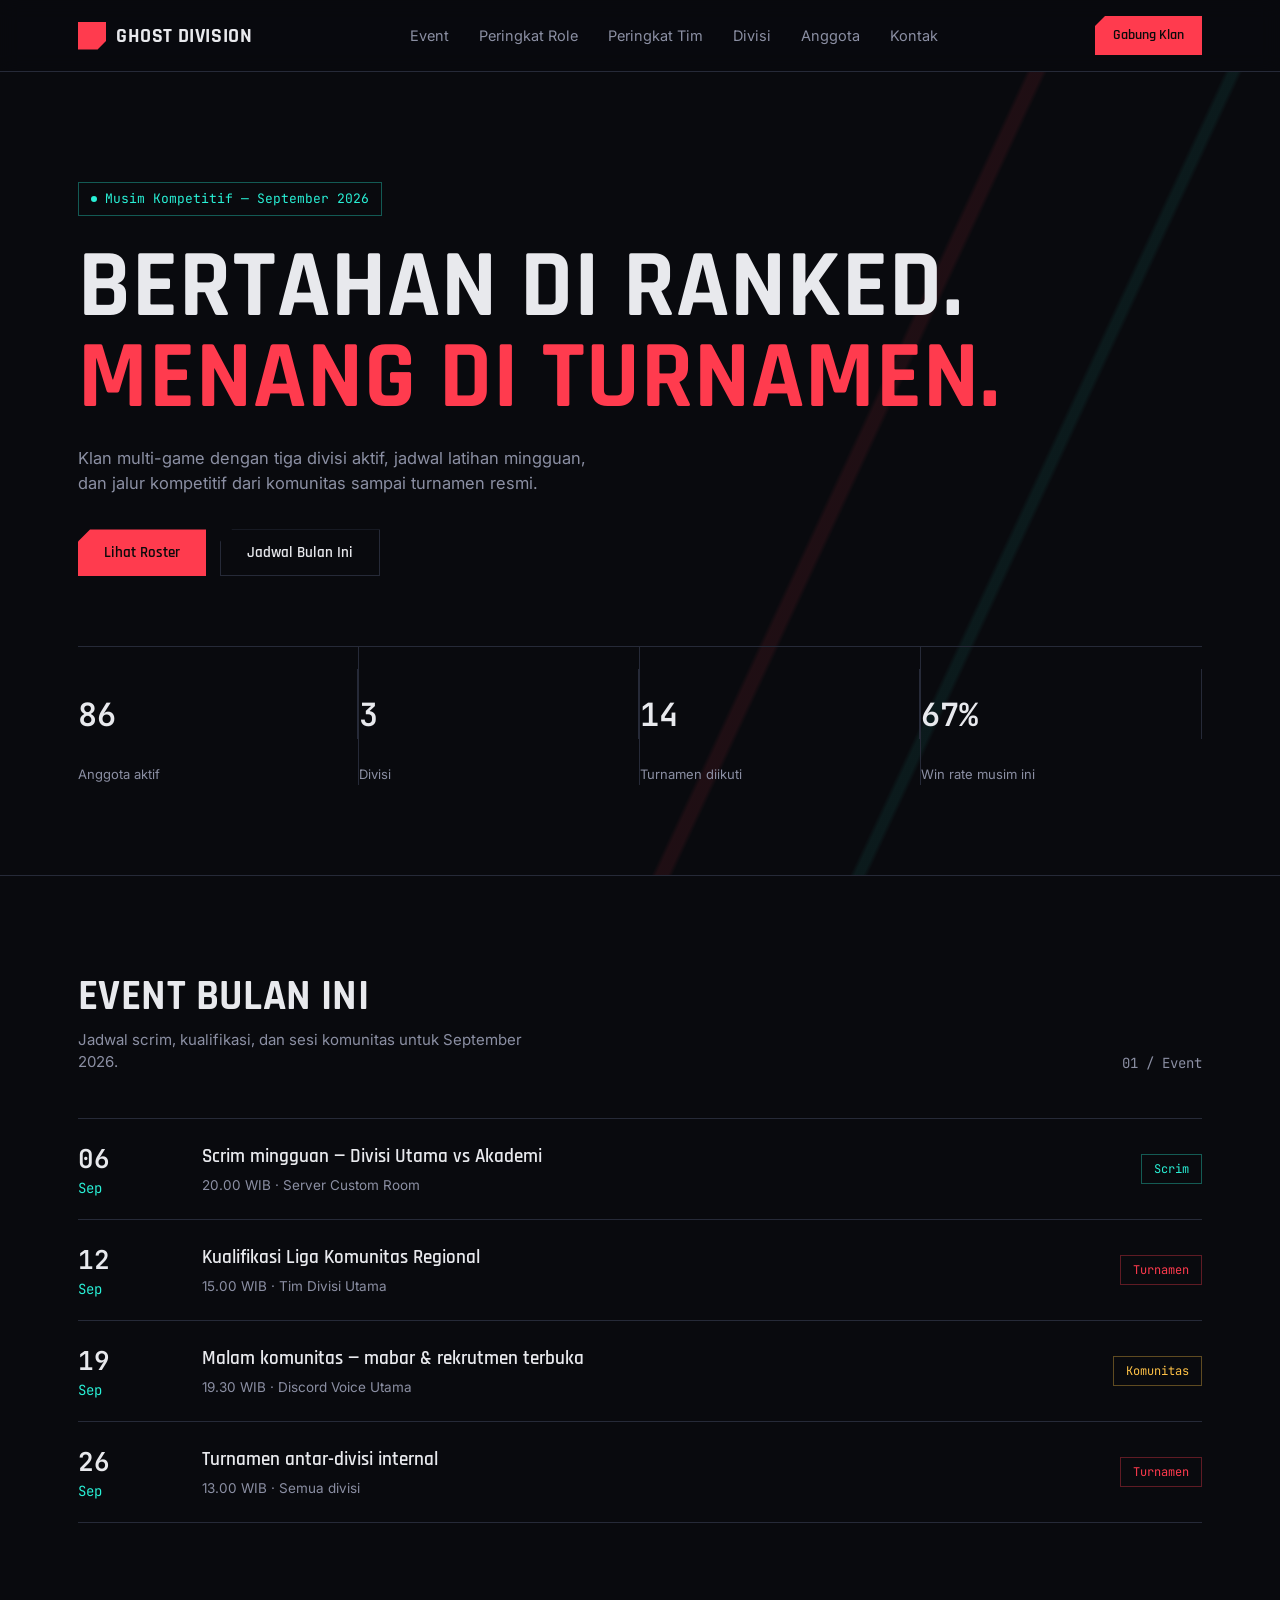
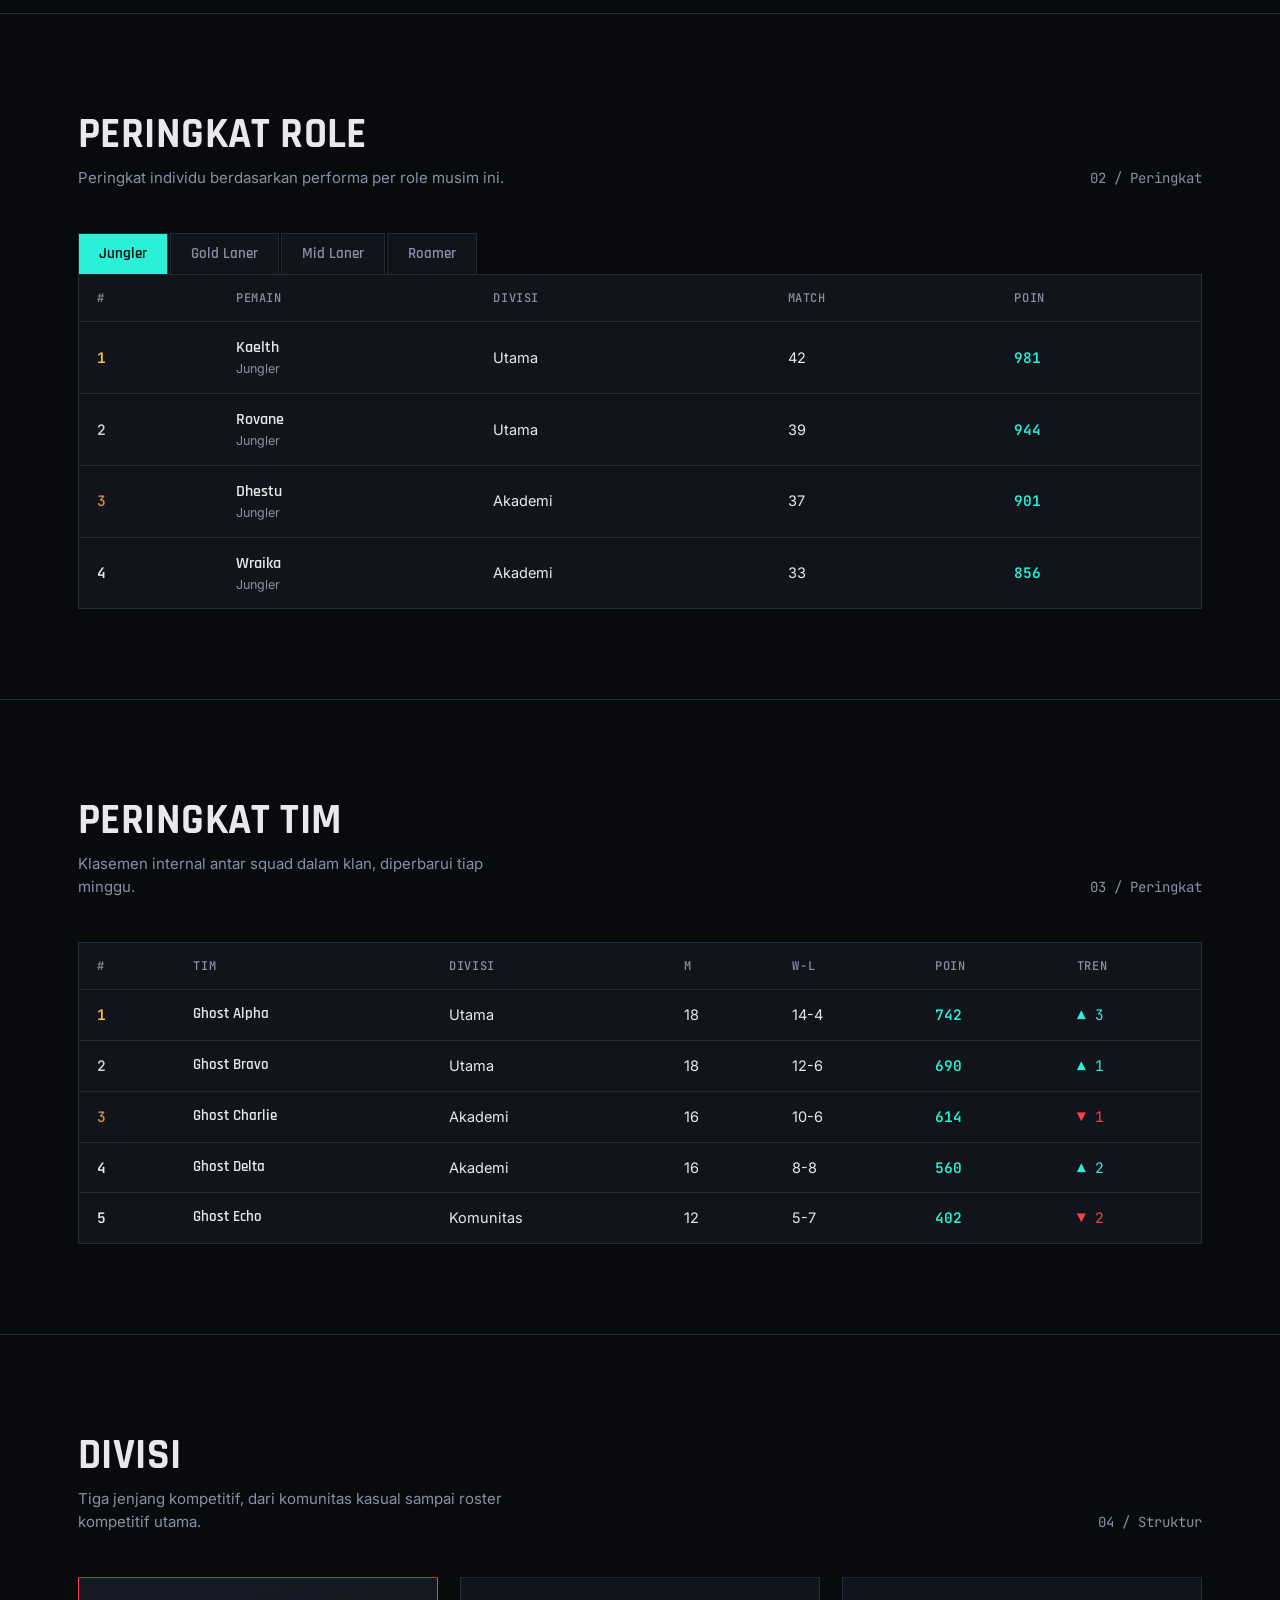
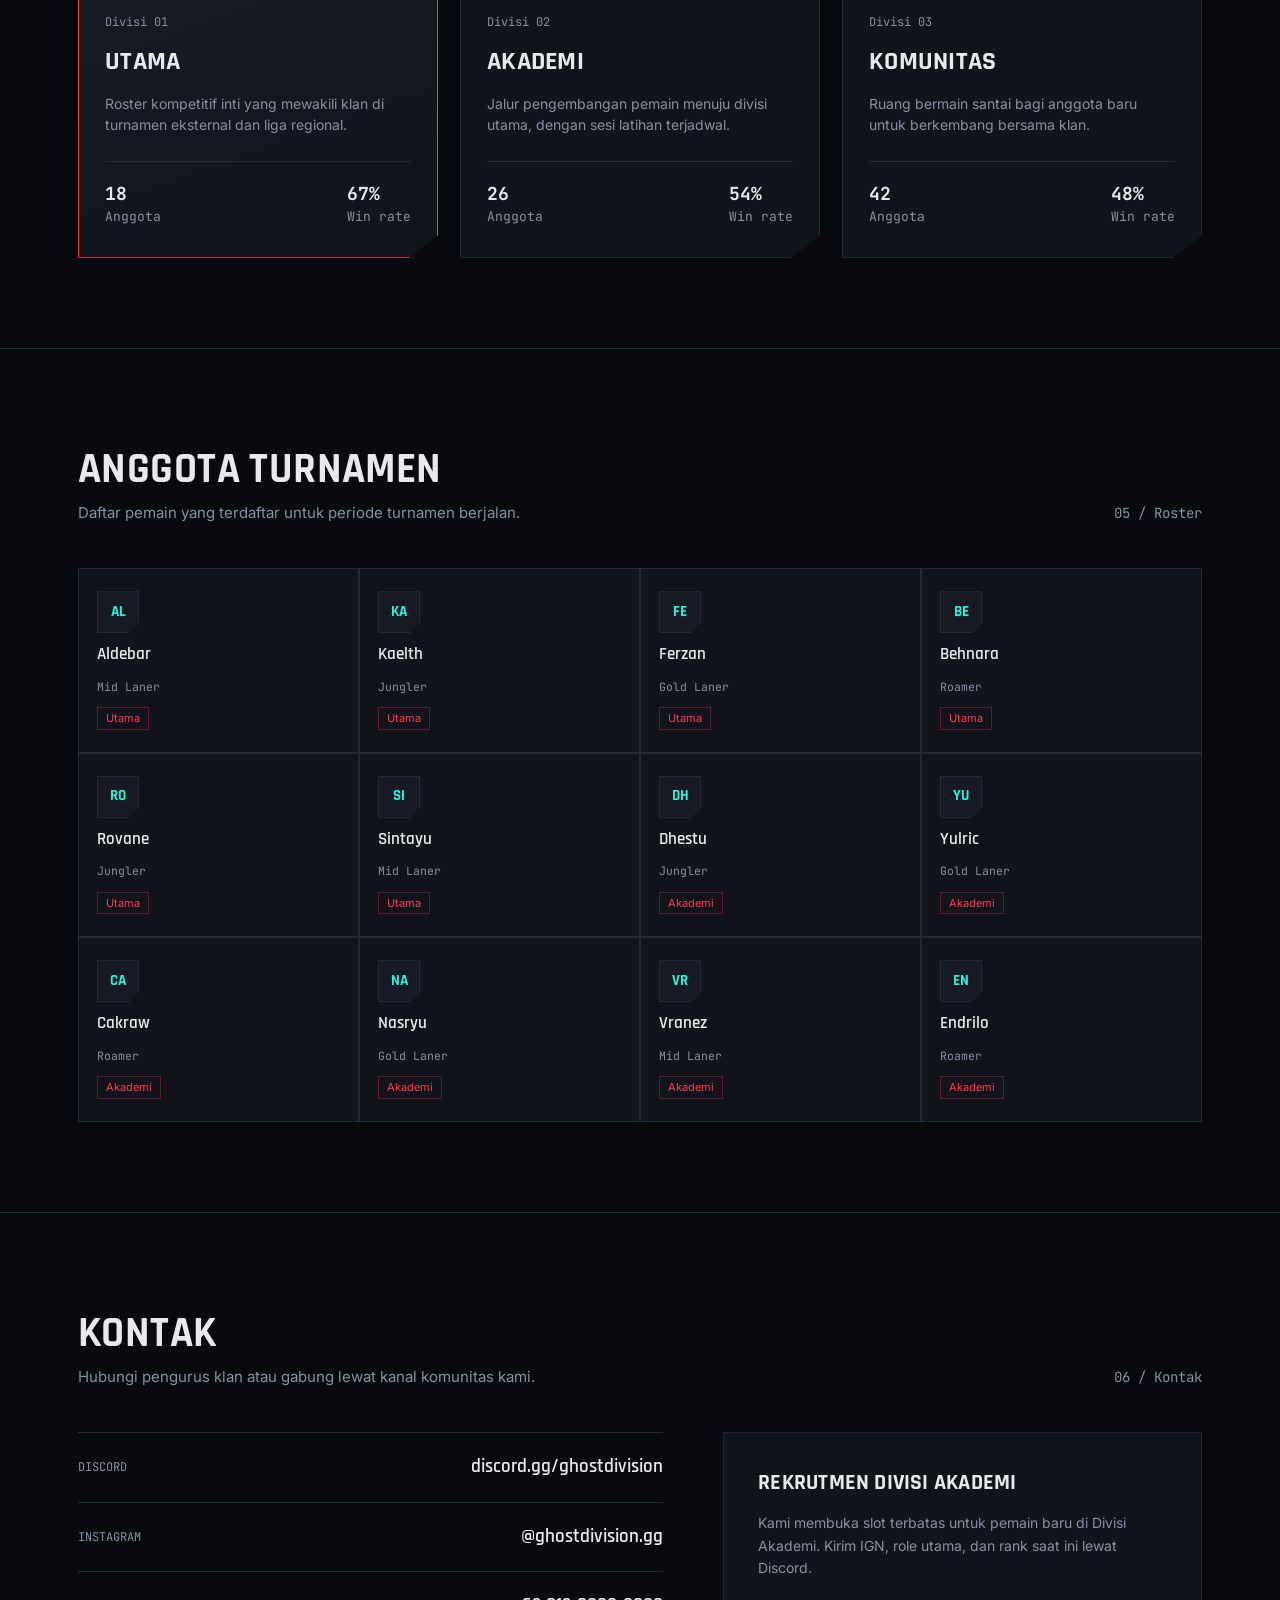
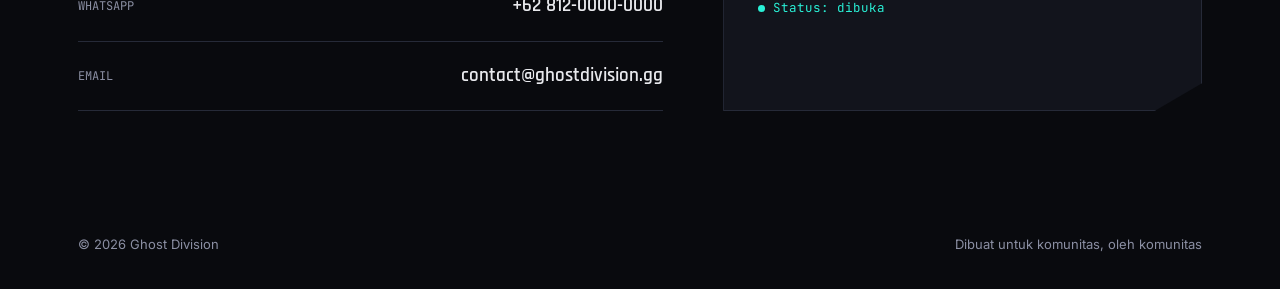
==== index.html @ 4e242dbf "Create index.html" ====
<!DOCTYPE html>
<html lang="id">
<head>
<meta charset="UTF-8">
<meta name="viewport" content="width=device-width, initial-scale=1.0">
<title>GHOST DIVISION — Klan Esports</title>
<link rel="preconnect" href="https://fonts.googleapis.com">
<link rel="preconnect" href="https://fonts.gstatic.com" crossorigin>
<link href="https://fonts.googleapis.com/css2?family=Rajdhani:wght@500;600;700&family=Inter:wght@400;500;600&family=JetBrains+Mono:wght@500;600&display=swap" rel="stylesheet">
<style>
  :root{
    --bg:#090a0e;
    --bg-panel:#12141c;
    --bg-panel-alt:#171a24;
    --line:#262a38;
    --text:#e8e9ed;
    --text-dim:#8b8fa3;
    --red:#ff3b4e;
    --cyan:#29f0d6;
    --gold:#ffc247;
    --display: 'Rajdhani', sans-serif;
    --body: 'Inter', sans-serif;
    --mono: 'JetBrains Mono', monospace;
  }

  *{margin:0;padding:0;box-sizing:border-box;}

  html{scroll-behavior:smooth;}

  body{
    background:var(--bg);
    color:var(--text);
    font-family:var(--body);
    line-height:1.5;
    overflow-x:hidden;
  }

  a{color:inherit;text-decoration:none;}

  ::selection{background:var(--red);color:#0a0a0a;}

  .wrap{
    max-width:1180px;
    margin:0 auto;
    padding:0 28px;
  }

  h1,h2,h3,h4{font-family:var(--display);font-weight:700;letter-spacing:.01em;}

  /* ---------- NAV ---------- */
  header{
    position:sticky;top:0;z-index:100;
    background:rgba(9,10,14,.86);
    backdrop-filter:blur(10px);
    border-bottom:1px solid var(--line);
  }
  .navbar{
    display:flex;align-items:center;justify-content:space-between;
    padding:16px 28px;
    max-width:1180px;margin:0 auto;
  }
  .brand{
    display:flex;align-items:center;gap:10px;
    font-family:var(--display);font-weight:700;font-size:20px;
    letter-spacing:.03em;
  }
  .brand .mark{
    width:28px;height:28px;
    background:var(--red);
    clip-path:polygon(0 0,100% 0,100% 70%,70% 100%,0 100%);
    flex-shrink:0;
  }
  nav.links{display:flex;gap:30px;}
  nav.links a{
    font-size:14.5px;color:var(--text-dim);
    transition:color .15s ease;
    position:relative;
  }
  nav.links a:hover{color:var(--text);}
  nav.links a::after{
    content:"";position:absolute;left:0;bottom:-6px;
    width:0;height:2px;background:var(--cyan);
    transition:width .18s ease;
  }
  nav.links a:hover::after{width:100%;}

  .nav-cta{
    font-family:var(--display);font-weight:600;font-size:14px;
    padding:9px 18px;
    background:var(--red);color:#0a0a0a;
    clip-path:polygon(10px 0,100% 0,100% 100%,0 100%,0 10px);
  }

  .burger{display:none;background:none;border:none;color:var(--text);font-size:24px;cursor:pointer;}

  /* ---------- HERO ---------- */
  .hero{
    position:relative;
    padding:110px 0 90px;
    border-bottom:1px solid var(--line);
    overflow:hidden;
  }
  .hero::before{
    content:"";position:absolute;inset:0;
    background:
      linear-gradient(115deg, transparent 62%, rgba(255,59,78,.09) 62.3%, rgba(255,59,78,.09) 63%, transparent 63.3%),
      linear-gradient(115deg, transparent 74%, rgba(41,240,214,.07) 74.3%, rgba(41,240,214,.07) 74.8%, transparent 75.1%);
    pointer-events:none;
  }
  .hero-inner{position:relative;z-index:1;}
  .eyebrow-tag{
    display:inline-flex;align-items:center;gap:8px;
    font-family:var(--mono);font-size:13px;color:var(--cyan);
    border:1px solid rgba(41,240,214,.35);
    padding:6px 12px;
    margin-bottom:26px;
    opacity:0;animation:riseIn .6s ease forwards;
  }
  .eyebrow-tag .dot{width:6px;height:6px;background:var(--cyan);border-radius:50%;}

  .hero h1{
    font-size:clamp(48px,8vw,96px);
    line-height:.95;
    text-transform:uppercase;
    opacity:0;animation:riseIn .7s ease .1s forwards;
  }
  .hero h1 span{display:block;color:var(--red);}

  .hero p{
    max-width:520px;
    margin-top:22px;
    color:var(--text-dim);
    font-size:16.5px;
    opacity:0;animation:riseIn .7s ease .2s forwards;
  }

  .hero-actions{
    display:flex;gap:14px;margin-top:34px;flex-wrap:wrap;
    opacity:0;animation:riseIn .7s ease .3s forwards;
  }
  .btn-primary, .btn-ghost{
    font-family:var(--display);font-weight:600;font-size:15px;
    padding:13px 26px;
    cursor:pointer;border:none;
  }
  .btn-primary{
    background:var(--red);color:#0a0a0a;
    clip-path:polygon(12px 0,100% 0,100% 100%,0 100%,0 12px);
  }
  .btn-ghost{
    background:transparent;color:var(--text);
    border:1px solid var(--line);
    clip-path:polygon(12px 0,100% 0,100% 100%,0 100%,0 12px);
  }
  .btn-ghost:hover{border-color:var(--cyan);color:var(--cyan);}

  @keyframes riseIn{
    from{opacity:0;transform:translateY(16px);}
    to{opacity:1;transform:translateY(0);}
  }

  .stat-strip{
    margin-top:70px;
    display:grid;grid-template-columns:repeat(4,1fr);
    border-top:1px solid var(--line);
    opacity:0;animation:riseIn .7s ease .4s forwards;
  }
  .stat-strip div{
    padding:22px 0 0;
    border-right:1px solid var(--line);
  }
  .stat-strip div:last-child{border-right:none;}
  .stat-num{
    font-family:var(--mono);font-size:32px;font-weight:600;color:var(--text);
  }
  .stat-label{font-size:13px;color:var(--text-dim);margin-top:4px;}

  /* ---------- SECTION SHELL ---------- */
  section{padding:90px 0;border-bottom:1px solid var(--line);}
  .sec-head{
    display:flex;justify-content:space-between;align-items:flex-end;
    margin-bottom:44px;flex-wrap:wrap;gap:16px;
  }
  .sec-head h2{font-size:clamp(30px,4vw,42px);text-transform:uppercase;}
  .sec-head .sec-num{
    font-family:var(--mono);color:var(--text-dim);font-size:14px;
  }
  .sec-desc{color:var(--text-dim);font-size:15px;max-width:460px;}

  /* ---------- MONTHLY EVENTS ---------- */
  .event-list{border-top:1px solid var(--line);}
  .event-row{
    display:grid;grid-template-columns:100px 1fr auto;
    gap:24px;align-items:center;
    padding:20px 0;border-bottom:1px solid var(--line);
    transition:background .15s ease;
  }
  .event-row:hover{background:rgba(255,255,255,.02);}
  .event-date{
    font-family:var(--mono);font-size:14px;color:var(--cyan);
  }
  .event-date .day{display:block;font-size:26px;color:var(--text);font-weight:600;}
  .event-title{font-family:var(--display);font-weight:600;font-size:19px;}
  .event-meta{color:var(--text-dim);font-size:13.5px;margin-top:3px;}
  .event-type{
    font-family:var(--mono);font-size:12px;
    padding:5px 12px;border:1px solid var(--line);
    color:var(--text-dim);white-space:nowrap;
  }
  .event-type.scrim{color:var(--cyan);border-color:rgba(41,240,214,.35);}
  .event-type.turnamen{color:var(--red);border-color:rgba(255,59,78,.35);}
  .event-type.komunitas{color:var(--gold);border-color:rgba(255,194,71,.35);}

  /* ---------- TABS (ROLE RANKING) ---------- */
  .tabs{display:flex;gap:2px;margin-bottom:0;flex-wrap:wrap;}
  .tab-btn{
    font-family:var(--display);font-weight:600;font-size:14.5px;
    padding:11px 20px;background:var(--bg-panel);
    color:var(--text-dim);border:1px solid var(--line);border-bottom:none;
    cursor:pointer;
  }
  .tab-btn.active{color:var(--bg);background:var(--cyan);}

  .rank-table{width:100%;border-collapse:collapse;background:var(--bg-panel);border:1px solid var(--line);}
  .rank-table th{
    text-align:left;font-family:var(--mono);font-weight:500;font-size:12px;
    color:var(--text-dim);text-transform:uppercase;letter-spacing:.05em;
    padding:14px 18px;border-bottom:1px solid var(--line);
  }
  .rank-table td{
    padding:14px 18px;border-bottom:1px solid var(--line);font-size:14.5px;
  }
  .rank-table tr:last-child td{border-bottom:none;}
  .rank-table tr:hover td{background:rgba(255,255,255,.02);}
  .rank-num{font-family:var(--mono);font-weight:600;font-size:15px;}
  .rank-num.gold{color:var(--gold);}
  .rank-num.silver{color:#c9d1d9;}
  .rank-num.bronze{color:#cd8b4c;}
  .player-ign{font-family:var(--display);font-weight:600;font-size:16px;}
  .player-role{color:var(--text-dim);font-size:12.5px;}
  .pts{font-family:var(--mono);color:var(--cyan);font-weight:600;}
  .trend-up{color:var(--cyan);font-family:var(--mono);}
  .trend-down{color:var(--red);font-family:var(--mono);}

  .role-panel{display:none;}
  .role-panel.active{display:block;}

  /* ---------- DIVISI ---------- */
  .div-grid{display:grid;grid-template-columns:repeat(3,1fr);gap:22px;}
  .div-card{
    background:var(--bg-panel);
    border:1px solid var(--line);
    padding:30px 26px;
    clip-path:polygon(0 0,100% 0,100% 92%,92% 100%,0 100%);
    position:relative;
  }
  .div-card.featured{border-color:var(--red);background:linear-gradient(160deg,var(--bg-panel-alt),var(--bg-panel));}
  .div-tag{font-family:var(--mono);font-size:12px;color:var(--text-dim);}
  .div-card h3{font-size:26px;margin-top:10px;text-transform:uppercase;}
  .div-desc{color:var(--text-dim);font-size:14px;margin-top:12px;}
  .div-foot{
    display:flex;justify-content:space-between;
    margin-top:26px;padding-top:18px;border-top:1px solid var(--line);
    font-family:var(--mono);font-size:13px;color:var(--text-dim);
  }
  .div-foot b{color:var(--text);font-size:18px;display:block;font-family:var(--mono);}

  /* ---------- ROSTER ---------- */
  .roster-grid{
    display:grid;grid-template-columns:repeat(4,1fr);gap:2px;
    background:var(--line);border:1px solid var(--line);
  }
  .member-card{
    background:var(--bg-panel);padding:22px 18px;
    display:flex;flex-direction:column;gap:10px;
  }
  .avatar{
    width:42px;height:42px;
    background:var(--bg-panel-alt);
    border:1px solid var(--line);
    display:flex;align-items:center;justify-content:center;
    font-family:var(--display);font-weight:700;font-size:15px;color:var(--cyan);
    clip-path:polygon(0 0,100% 0,100% 75%,75% 100%,0 100%);
  }
  .member-ign{font-family:var(--display);font-weight:600;font-size:16.5px;}
  .member-role{font-family:var(--mono);font-size:11.5px;color:var(--text-dim);}
  .member-div{
    font-size:11px;color:var(--red);align-self:flex-start;
    border:1px solid rgba(255,59,78,.3);padding:2px 8px;margin-top:2px;
  }

  /* ---------- CONTACT ---------- */
  .contact-grid{display:grid;grid-template-columns:1.1fr .9fr;gap:60px;}
  .contact-list{display:flex;flex-direction:column;}
  .contact-item{
    display:flex;justify-content:space-between;align-items:center;
    padding:20px 0;border-bottom:1px solid var(--line);
  }
  .contact-item:first-child{border-top:1px solid var(--line);}
  .contact-label{font-family:var(--mono);font-size:12px;color:var(--text-dim);text-transform:uppercase;}
  .contact-value{font-family:var(--display);font-weight:600;font-size:19px;}
  .contact-value:hover{color:var(--cyan);}

  .recruit-box{
    background:var(--bg-panel);border:1px solid var(--line);
    padding:34px;
    clip-path:polygon(0 0,100% 0,100% 90%,90% 100%,0 100%);
  }
  .recruit-box h3{font-size:22px;text-transform:uppercase;}
  .recruit-box p{color:var(--text-dim);font-size:14px;margin-top:12px;line-height:1.6;}
  .status-open{
    display:inline-flex;align-items:center;gap:8px;
    font-family:var(--mono);font-size:12.5px;color:var(--cyan);
    margin-top:20px;
  }
  .status-open .dot{width:7px;height:7px;background:var(--cyan);border-radius:50%;}

  footer{padding:34px 0;}
  .foot-row{
    display:flex;justify-content:space-between;align-items:center;flex-wrap:wrap;gap:12px;
    color:var(--text-dim);font-size:13px;
  }

  /* ---------- RESPONSIVE ---------- */
  @media(max-width:860px){
    nav.links{display:none;}
    .burger{display:block;}
    .stat-strip{grid-template-columns:repeat(2,1fr);}
    .stat-strip div:nth-child(2){border-right:none;}
    .div-grid{grid-template-columns:1fr;}
    .roster-grid{grid-template-columns:repeat(2,1fr);}
    .contact-grid{grid-template-columns:1fr;gap:36px;}
    .event-row{grid-template-columns:70px 1fr;}
    .event-type{grid-column:1/-1;justify-self:start;margin-top:6px;}
  }
  @media(max-width:520px){
    .roster-grid{grid-template-columns:1fr;}
    .rank-table{display:block;overflow-x:auto;}
  }

  @media (prefers-reduced-motion: reduce){
    *{animation-duration:.001s !important;transition-duration:.001s !important;}
  }

  :focus-visible{outline:2px solid var(--cyan);outline-offset:2px;}
</style>
</head>
<body>

<header>
  <div class="navbar">
    <div class="brand"><span class="mark"></span>GHOST DIVISION</div>
    <nav class="links">
      <a href="#event">Event</a>
      <a href="#peringkat-role">Peringkat Role</a>
      <a href="#peringkat-tim">Peringkat Tim</a>
      <a href="#divisi">Divisi</a>
      <a href="#roster">Anggota</a>
      <a href="#kontak">Kontak</a>
    </nav>
    <a href="#kontak" class="nav-cta">Gabung Klan</a>
    <button class="burger" aria-label="Menu">☰</button>
  </div>
</header>

<section class="hero">
  <div class="wrap hero-inner">
    <span class="eyebrow-tag"><span class="dot"></span>Musim Kompetitif — September 2026</span>
    <h1>Bertahan di ranked.<span>Menang di turnamen.</span></h1>
    <p>Klan multi-game dengan tiga divisi aktif, jadwal latihan mingguan, dan jalur kompetitif dari komunitas sampai turnamen resmi.</p>
    <div class="hero-actions">
      <button class="btn-primary" onclick="document.getElementById('roster').scrollIntoView()">Lihat Roster</button>
      <button class="btn-ghost" onclick="document.getElementById('event').scrollIntoView()">Jadwal Bulan Ini</button>
    </div>
    <div class="stat-strip">
      <div><div class="stat-num">86</div><div class="stat-label">Anggota aktif</div></div>
      <div><div class="stat-num">3</div><div class="stat-label">Divisi</div></div>
      <div><div class="stat-num">14</div><div class="stat-label">Turnamen diikuti</div></div>
      <div><div class="stat-num">67%</div><div class="stat-label">Win rate musim ini</div></div>
    </div>
  </div>
</section>

<section id="event">
  <div class="wrap">
    <div class="sec-head">
      <div>
        <h2>Event bulan ini</h2>
        <p class="sec-desc">Jadwal scrim, kualifikasi, dan sesi komunitas untuk September 2026.</p>
      </div>
      <span class="sec-num">01 / Event</span>
    </div>
    <div class="event-list">
      <div class="event-row">
        <div class="event-date"><span class="day">06</span>Sep</div>
        <div>
          <div class="event-title">Scrim mingguan — Divisi Utama vs Akademi</div>
          <div class="event-meta">20.00 WIB · Server Custom Room</div>
        </div>
        <span class="event-type scrim">Scrim</span>
      </div>
      <div class="event-row">
        <div class="event-date"><span class="day">12</span>Sep</div>
        <div>
          <div class="event-title">Kualifikasi Liga Komunitas Regional</div>
          <div class="event-meta">15.00 WIB · Tim Divisi Utama</div>
        </div>
        <span class="event-type turnamen">Turnamen</span>
      </div>
      <div class="event-row">
        <div class="event-date"><span class="day">19</span>Sep</div>
        <div>
          <div class="event-title">Malam komunitas — mabar & rekrutmen terbuka</div>
          <div class="event-meta">19.30 WIB · Discord Voice Utama</div>
        </div>
        <span class="event-type komunitas">Komunitas</span>
      </div>
      <div class="event-row">
        <div class="event-date"><span class="day">26</span>Sep</div>
        <div>
          <div class="event-title">Turnamen antar-divisi internal</div>
          <div class="event-meta">13.00 WIB · Semua divisi</div>
        </div>
        <span class="event-type turnamen">Turnamen</span>
      </div>
    </div>
  </div>
</section>

<section id="peringkat-role">
  <div class="wrap">
    <div class="sec-head">
      <div>
        <h2>Peringkat role</h2>
        <p class="sec-desc">Peringkat individu berdasarkan performa per role musim ini.</p>
      </div>
      <span class="sec-num">02 / Peringkat</span>
    </div>

    <div class="tabs">
      <button class="tab-btn active" data-role="jungler">Jungler</button>
      <button class="tab-btn" data-role="gold">Gold Laner</button>
      <button class="tab-btn" data-role="mid">Mid Laner</button>
      <button class="tab-btn" data-role="roam">Roamer</button>
    </div>

    <div class="role-panel active" id="jungler">
      <table class="rank-table">
        <thead><tr><th>#</th><th>Pemain</th><th>Divisi</th><th>Match</th><th>Poin</th></tr></thead>
        <tbody>
          <tr><td class="rank-num gold">1</td><td><div class="player-ign">Kaelth</div><div class="player-role">Jungler</div></td><td>Utama</td><td>42</td><td class="pts">981</td></tr>
          <tr><td class="rank-num silver">2</td><td><div class="player-ign">Rovane</div><div class="player-role">Jungler</div></td><td>Utama</td><td>39</td><td class="pts">944</td></tr>
          <tr><td class="rank-num bronze">3</td><td><div class="player-ign">Dhestu</div><div class="player-role">Jungler</div></td><td>Akademi</td><td>37</td><td class="pts">901</td></tr>
          <tr><td class="rank-num">4</td><td><div class="player-ign">Wraika</div><div class="player-role">Jungler</div></td><td>Akademi</td><td>33</td><td class="pts">856</td></tr>
        </tbody>
      </table>
    </div>

    <div class="role-panel" id="gold">
      <table class="rank-table">
        <thead><tr><th>#</th><th>Pemain</th><th>Divisi</th><th>Match</th><th>Poin</th></tr></thead>
        <tbody>
          <tr><td class="rank-num gold">1</td><td><div class="player-ign">Ferzan</div><div class="player-role">Gold Laner</div></td><td>Utama</td><td>40</td><td class="pts">960</td></tr>
          <tr><td class="rank-num silver">2</td><td><div class="player-ign">Yulric</div><div class="player-role">Gold Laner</div></td><td>Utama</td><td>38</td><td class="pts">922</td></tr>
          <tr><td class="rank-num bronze">3</td><td><div class="player-ign">Nasryu</div><div class="player-role">Gold Laner</div></td><td>Akademi</td><td>35</td><td class="pts">877</td></tr>
        </tbody>
      </table>
    </div>

    <div class="role-panel" id="mid">
      <table class="rank-table">
        <thead><tr><th>#</th><th>Pemain</th><th>Divisi</th><th>Match</th><th>Poin</th></tr></thead>
        <tbody>
          <tr><td class="rank-num gold">1</td><td><div class="player-ign">Aldebar</div><div class="player-role">Mid Laner</div></td><td>Utama</td><td>44</td><td class="pts">1005</td></tr>
          <tr><td class="rank-num silver">2</td><td><div class="player-ign">Sintayu</div><div class="player-role">Mid Laner</div></td><td>Utama</td><td>41</td><td class="pts">970</td></tr>
          <tr><td class="rank-num bronze">3</td><td><div class="player-ign">Vranez</div><div class="player-role">Mid Laner</div></td><td>Akademi</td><td>36</td><td class="pts">890</td></tr>
        </tbody>
      </table>
    </div>

    <div class="role-panel" id="roam">
      <table class="rank-table">
        <thead><tr><th>#</th><th>Pemain</th><th>Divisi</th><th>Match</th><th>Poin</th></tr></thead>
        <tbody>
          <tr><td class="rank-num gold">1</td><td><div class="player-ign">Behnara</div><div class="player-role">Roamer</div></td><td>Utama</td><td>43</td><td class="pts">958</td></tr>
          <tr><td class="rank-num silver">2</td><td><div class="player-ign">Cakraw</div><div class="player-role">Roamer</div></td><td>Akademi</td><td>37</td><td class="pts">889</td></tr>
          <tr><td class="rank-num bronze">3</td><td><div class="player-ign">Endrilo</div><div class="player-role">Roamer</div></td><td>Akademi</td><td>34</td><td class="pts">843</td></tr>
        </tbody>
      </table>
    </div>
  </div>
</section>

<section id="peringkat-tim">
  <div class="wrap">
    <div class="sec-head">
      <div>
        <h2>Peringkat tim</h2>
        <p class="sec-desc">Klasemen internal antar squad dalam klan, diperbarui tiap minggu.</p>
      </div>
      <span class="sec-num">03 / Peringkat</span>
    </div>
    <table class="rank-table">
      <thead><tr><th>#</th><th>Tim</th><th>Divisi</th><th>M</th><th>W-L</th><th>Poin</th><th>Tren</th></tr></thead>
      <tbody>
        <tr><td class="rank-num gold">1</td><td class="player-ign">Ghost Alpha</td><td>Utama</td><td>18</td><td>14-4</td><td class="pts">742</td><td class="trend-up">▲ 3</td></tr>
        <tr><td class="rank-num silver">2</td><td class="player-ign">Ghost Bravo</td><td>Utama</td><td>18</td><td>12-6</td><td class="pts">690</td><td class="trend-up">▲ 1</td></tr>
        <tr><td class="rank-num bronze">3</td><td class="player-ign">Ghost Charlie</td><td>Akademi</td><td>16</td><td>10-6</td><td class="pts">614</td><td class="trend-down">▼ 1</td></tr>
        <tr><td class="rank-num">4</td><td class="player-ign">Ghost Delta</td><td>Akademi</td><td>16</td><td>8-8</td><td class="pts">560</td><td class="trend-up">▲ 2</td></tr>
        <tr><td class="rank-num">5</td><td class="player-ign">Ghost Echo</td><td>Komunitas</td><td>12</td><td>5-7</td><td class="pts">402</td><td class="trend-down">▼ 2</td></tr>
      </tbody>
    </table>
  </div>
</section>

<section id="divisi">
  <div class="wrap">
    <div class="sec-head">
      <div>
        <h2>Divisi</h2>
        <p class="sec-desc">Tiga jenjang kompetitif, dari komunitas kasual sampai roster kompetitif utama.</p>
      </div>
      <span class="sec-num">04 / Struktur</span>
    </div>
    <div class="div-grid">
      <div class="div-card featured">
        <span class="div-tag">Divisi 01</span>
        <h3>Utama</h3>
        <p class="div-desc">Roster kompetitif inti yang mewakili klan di turnamen eksternal dan liga regional.</p>
        <div class="div-foot">
          <div><b>18</b>Anggota</div>
          <div><b>67%</b>Win rate</div>
        </div>
      </div>
      <div class="div-card">
        <span class="div-tag">Divisi 02</span>
        <h3>Akademi</h3>
        <p class="div-desc">Jalur pengembangan pemain menuju divisi utama, dengan sesi latihan terjadwal.</p>
        <div class="div-foot">
          <div><b>26</b>Anggota</div>
          <div><b>54%</b>Win rate</div>
        </div>
      </div>
      <div class="div-card">
        <span class="div-tag">Divisi 03</span>
        <h3>Komunitas</h3>
        <p class="div-desc">Ruang bermain santai bagi anggota baru untuk berkembang bersama klan.</p>
        <div class="div-foot">
          <div><b>42</b>Anggota</div>
          <div><b>48%</b>Win rate</div>
        </div>
      </div>
    </div>
  </div>
</section>

<section id="roster">
  <div class="wrap">
    <div class="sec-head">
      <div>
        <h2>Anggota turnamen</h2>
        <p class="sec-desc">Daftar pemain yang terdaftar untuk periode turnamen berjalan.</p>
      </div>
      <span class="sec-num">05 / Roster</span>
    </div>
    <div class="roster-grid">
      <div class="member-card"><div class="avatar">AL</div><div class="member-ign">Aldebar</div><div class="member-role">Mid Laner</div><div class="member-div">Utama</div></div>
      <div class="member-card"><div class="avatar">KA</div><div class="member-ign">Kaelth</div><div class="member-role">Jungler</div><div class="member-div">Utama</div></div>
      <div class="member-card"><div class="avatar">FE</div><div class="member-ign">Ferzan</div><div class="member-role">Gold Laner</div><div class="member-div">Utama</div></div>
      <div class="member-card"><div class="avatar">BE</div><div class="member-ign">Behnara</div><div class="member-role">Roamer</div><div class="member-div">Utama</div></div>
      <div class="member-card"><div class="avatar">RO</div><div class="member-ign">Rovane</div><div class="member-role">Jungler</div><div class="member-div">Utama</div></div>
      <div class="member-card"><div class="avatar">SI</div><div class="member-ign">Sintayu</div><div class="member-role">Mid Laner</div><div class="member-div">Utama</div></div>
      <div class="member-card"><div class="avatar">DH</div><div class="member-ign">Dhestu</div><div class="member-role">Jungler</div><div class="member-div">Akademi</div></div>
      <div class="member-card"><div class="avatar">YU</div><div class="member-ign">Yulric</div><div class="member-role">Gold Laner</div><div class="member-div">Akademi</div></div>
      <div class="member-card"><div class="avatar">CA</div><div class="member-ign">Cakraw</div><div class="member-role">Roamer</div><div class="member-div">Akademi</div></div>
      <div class="member-card"><div class="avatar">NA</div><div class="member-ign">Nasryu</div><div class="member-role">Gold Laner</div><div class="member-div">Akademi</div></div>
      <div class="member-card"><div class="avatar">VR</div><div class="member-ign">Vranez</div><div class="member-role">Mid Laner</div><div class="member-div">Akademi</div></div>
      <div class="member-card"><div class="avatar">EN</div><div class="member-ign">Endrilo</div><div class="member-role">Roamer</div><div class="member-div">Akademi</div></div>
    </div>
  </div>
</section>

<section id="kontak" style="border-bottom:none;">
  <div class="wrap">
    <div class="sec-head">
      <div>
        <h2>Kontak</h2>
        <p class="sec-desc">Hubungi pengurus klan atau gabung lewat kanal komunitas kami.</p>
      </div>
      <span class="sec-num">06 / Kontak</span>
    </div>
    <div class="contact-grid">
      <div class="contact-list">
        <div class="contact-item">
          <span class="contact-label">Discord</span>
          <a class="contact-value" href="#">discord.gg/ghostdivision</a>
        </div>
        <div class="contact-item">
          <span class="contact-label">Instagram</span>
          <a class="contact-value" href="#">@ghostdivision.gg</a>
        </div>
        <div class="contact-item">
          <span class="contact-label">WhatsApp</span>
          <a class="contact-value" href="#">+62 812-0000-0000</a>
        </div>
        <div class="contact-item">
          <span class="contact-label">Email</span>
          <a class="contact-value" href="#">contact@ghostdivision.gg</a>
        </div>
      </div>
      <div class="recruit-box">
        <h3>Rekrutmen divisi akademi</h3>
        <p>Kami membuka slot terbatas untuk pemain baru di Divisi Akademi. Kirim IGN, role utama, dan rank saat ini lewat Discord.</p>
        <span class="status-open"><span class="dot"></span>Status: dibuka</span>
      </div>
    </div>
  </div>
</section>

<footer>
  <div class="wrap foot-row">
    <span>© 2026 Ghost Division</span>
    <span>Dibuat untuk komunitas, oleh komunitas</span>
  </div>
</footer>

<script>
  document.querySelectorAll('.tab-btn').forEach(btn=>{
    btn.addEventListener('click',()=>{
      document.querySelectorAll('.tab-btn').forEach(b=>b.classList.remove('active'));
      document.querySelectorAll('.role-panel').forEach(p=>p.classList.remove('active'));
      btn.classList.add('active');
      document.getElementById(btn.dataset.role).classList.add('active');
    });
  });
</script>

</body>
</html>
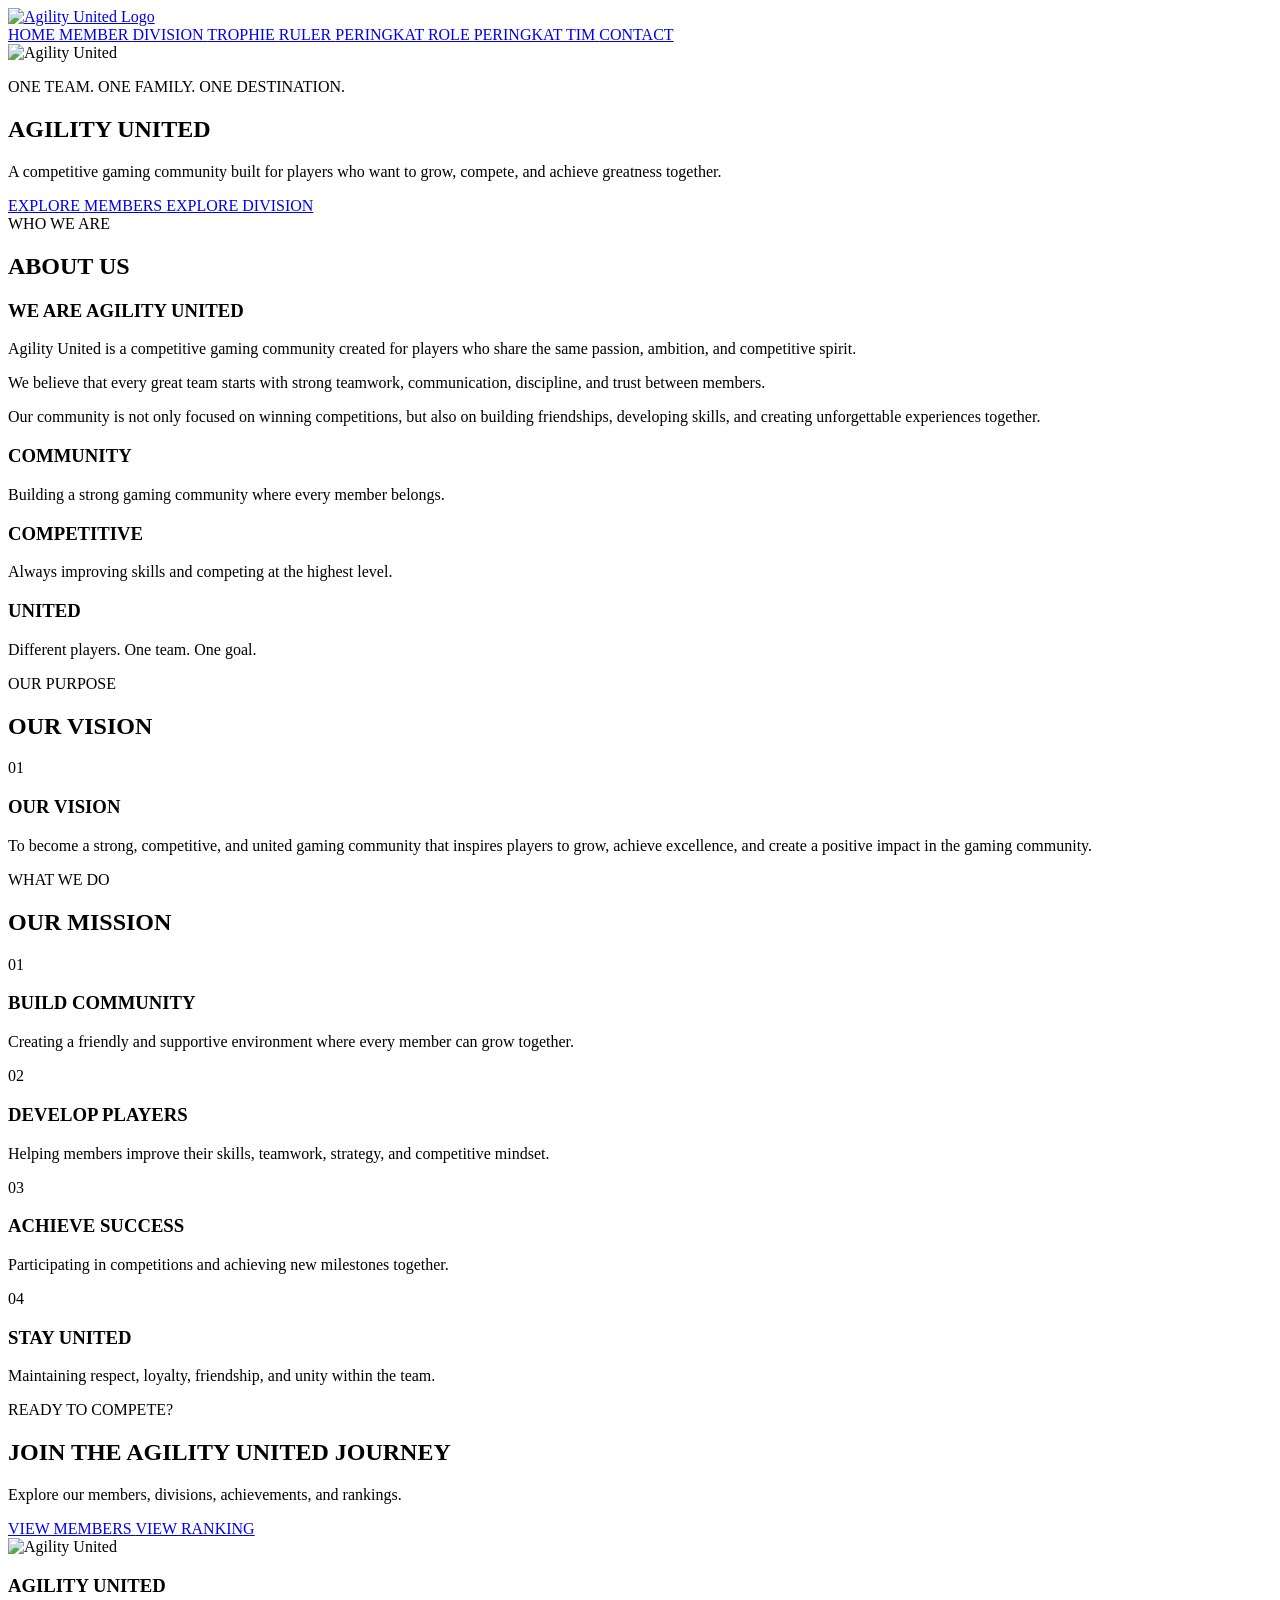
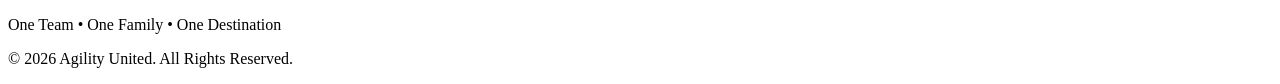
==== commit 1e441ecf: "Update index.html" ====
--- a/index.html
+++ b/index.html
@@ -1,639 +1,633 @@
 <!DOCTYPE html>
-<html lang="id">
+<html lang="en">
+
 <head>
-<meta charset="UTF-8">
-<meta name="viewport" content="width=device-width, initial-scale=1.0">
-<title>GHOST DIVISION — Klan Esports</title>
-<link rel="preconnect" href="https://fonts.googleapis.com">
-<link rel="preconnect" href="https://fonts.gstatic.com" crossorigin>
-<link href="https://fonts.googleapis.com/css2?family=Rajdhani:wght@500;600;700&family=Inter:wght@400;500;600&family=JetBrains+Mono:wght@500;600&display=swap" rel="stylesheet">
-<style>
-  :root{
-    --bg:#090a0e;
-    --bg-panel:#12141c;
-    --bg-panel-alt:#171a24;
-    --line:#262a38;
-    --text:#e8e9ed;
-    --text-dim:#8b8fa3;
-    --red:#ff3b4e;
-    --cyan:#29f0d6;
-    --gold:#ffc247;
-    --display: 'Rajdhani', sans-serif;
-    --body: 'Inter', sans-serif;
-    --mono: 'JetBrains Mono', monospace;
-  }
-
-  *{margin:0;padding:0;box-sizing:border-box;}
-
-  html{scroll-behavior:smooth;}
-
-  body{
-    background:var(--bg);
-    color:var(--text);
-    font-family:var(--body);
-    line-height:1.5;
-    overflow-x:hidden;
-  }
-
-  a{color:inherit;text-decoration:none;}
-
-  ::selection{background:var(--red);color:#0a0a0a;}
-
-  .wrap{
-    max-width:1180px;
-    margin:0 auto;
-    padding:0 28px;
-  }
-
-  h1,h2,h3,h4{font-family:var(--display);font-weight:700;letter-spacing:.01em;}
-
-  /* ---------- NAV ---------- */
-  header{
-    position:sticky;top:0;z-index:100;
-    background:rgba(9,10,14,.86);
-    backdrop-filter:blur(10px);
-    border-bottom:1px solid var(--line);
-  }
-  .navbar{
-    display:flex;align-items:center;justify-content:space-between;
-    padding:16px 28px;
-    max-width:1180px;margin:0 auto;
-  }
-  .brand{
-    display:flex;align-items:center;gap:10px;
-    font-family:var(--display);font-weight:700;font-size:20px;
-    letter-spacing:.03em;
-  }
-  .brand .mark{
-    width:28px;height:28px;
-    background:var(--red);
-    clip-path:polygon(0 0,100% 0,100% 70%,70% 100%,0 100%);
-    flex-shrink:0;
-  }
-  nav.links{display:flex;gap:30px;}
-  nav.links a{
-    font-size:14.5px;color:var(--text-dim);
-    transition:color .15s ease;
-    position:relative;
-  }
-  nav.links a:hover{color:var(--text);}
-  nav.links a::after{
-    content:"";position:absolute;left:0;bottom:-6px;
-    width:0;height:2px;background:var(--cyan);
-    transition:width .18s ease;
-  }
-  nav.links a:hover::after{width:100%;}
-
-  .nav-cta{
-    font-family:var(--display);font-weight:600;font-size:14px;
-    padding:9px 18px;
-    background:var(--red);color:#0a0a0a;
-    clip-path:polygon(10px 0,100% 0,100% 100%,0 100%,0 10px);
-  }
-
-  .burger{display:none;background:none;border:none;color:var(--text);font-size:24px;cursor:pointer;}
-
-  /* ---------- HERO ---------- */
-  .hero{
-    position:relative;
-    padding:110px 0 90px;
-    border-bottom:1px solid var(--line);
-    overflow:hidden;
-  }
-  .hero::before{
-    content:"";position:absolute;inset:0;
-    background:
-      linear-gradient(115deg, transparent 62%, rgba(255,59,78,.09) 62.3%, rgba(255,59,78,.09) 63%, transparent 63.3%),
-      linear-gradient(115deg, transparent 74%, rgba(41,240,214,.07) 74.3%, rgba(41,240,214,.07) 74.8%, transparent 75.1%);
-    pointer-events:none;
-  }
-  .hero-inner{position:relative;z-index:1;}
-  .eyebrow-tag{
-    display:inline-flex;align-items:center;gap:8px;
-    font-family:var(--mono);font-size:13px;color:var(--cyan);
-    border:1px solid rgba(41,240,214,.35);
-    padding:6px 12px;
-    margin-bottom:26px;
-    opacity:0;animation:riseIn .6s ease forwards;
-  }
-  .eyebrow-tag .dot{width:6px;height:6px;background:var(--cyan);border-radius:50%;}
-
-  .hero h1{
-    font-size:clamp(48px,8vw,96px);
-    line-height:.95;
-    text-transform:uppercase;
-    opacity:0;animation:riseIn .7s ease .1s forwards;
-  }
-  .hero h1 span{display:block;color:var(--red);}
-
-  .hero p{
-    max-width:520px;
-    margin-top:22px;
-    color:var(--text-dim);
-    font-size:16.5px;
-    opacity:0;animation:riseIn .7s ease .2s forwards;
-  }
-
-  .hero-actions{
-    display:flex;gap:14px;margin-top:34px;flex-wrap:wrap;
-    opacity:0;animation:riseIn .7s ease .3s forwards;
-  }
-  .btn-primary, .btn-ghost{
-    font-family:var(--display);font-weight:600;font-size:15px;
-    padding:13px 26px;
-    cursor:pointer;border:none;
-  }
-  .btn-primary{
-    background:var(--red);color:#0a0a0a;
-    clip-path:polygon(12px 0,100% 0,100% 100%,0 100%,0 12px);
-  }
-  .btn-ghost{
-    background:transparent;color:var(--text);
-    border:1px solid var(--line);
-    clip-path:polygon(12px 0,100% 0,100% 100%,0 100%,0 12px);
-  }
-  .btn-ghost:hover{border-color:var(--cyan);color:var(--cyan);}
-
-  @keyframes riseIn{
-    from{opacity:0;transform:translateY(16px);}
-    to{opacity:1;transform:translateY(0);}
-  }
-
-  .stat-strip{
-    margin-top:70px;
-    display:grid;grid-template-columns:repeat(4,1fr);
-    border-top:1px solid var(--line);
-    opacity:0;animation:riseIn .7s ease .4s forwards;
-  }
-  .stat-strip div{
-    padding:22px 0 0;
-    border-right:1px solid var(--line);
-  }
-  .stat-strip div:last-child{border-right:none;}
-  .stat-num{
-    font-family:var(--mono);font-size:32px;font-weight:600;color:var(--text);
-  }
-  .stat-label{font-size:13px;color:var(--text-dim);margin-top:4px;}
-
-  /* ---------- SECTION SHELL ---------- */
-  section{padding:90px 0;border-bottom:1px solid var(--line);}
-  .sec-head{
-    display:flex;justify-content:space-between;align-items:flex-end;
-    margin-bottom:44px;flex-wrap:wrap;gap:16px;
-  }
-  .sec-head h2{font-size:clamp(30px,4vw,42px);text-transform:uppercase;}
-  .sec-head .sec-num{
-    font-family:var(--mono);color:var(--text-dim);font-size:14px;
-  }
-  .sec-desc{color:var(--text-dim);font-size:15px;max-width:460px;}
-
-  /* ---------- MONTHLY EVENTS ---------- */
-  .event-list{border-top:1px solid var(--line);}
-  .event-row{
-    display:grid;grid-template-columns:100px 1fr auto;
-    gap:24px;align-items:center;
-    padding:20px 0;border-bottom:1px solid var(--line);
-    transition:background .15s ease;
-  }
-  .event-row:hover{background:rgba(255,255,255,.02);}
-  .event-date{
-    font-family:var(--mono);font-size:14px;color:var(--cyan);
-  }
-  .event-date .day{display:block;font-size:26px;color:var(--text);font-weight:600;}
-  .event-title{font-family:var(--display);font-weight:600;font-size:19px;}
-  .event-meta{color:var(--text-dim);font-size:13.5px;margin-top:3px;}
-  .event-type{
-    font-family:var(--mono);font-size:12px;
-    padding:5px 12px;border:1px solid var(--line);
-    color:var(--text-dim);white-space:nowrap;
-  }
-  .event-type.scrim{color:var(--cyan);border-color:rgba(41,240,214,.35);}
-  .event-type.turnamen{color:var(--red);border-color:rgba(255,59,78,.35);}
-  .event-type.komunitas{color:var(--gold);border-color:rgba(255,194,71,.35);}
-
-  /* ---------- TABS (ROLE RANKING) ---------- */
-  .tabs{display:flex;gap:2px;margin-bottom:0;flex-wrap:wrap;}
-  .tab-btn{
-    font-family:var(--display);font-weight:600;font-size:14.5px;
-    padding:11px 20px;background:var(--bg-panel);
-    color:var(--text-dim);border:1px solid var(--line);border-bottom:none;
-    cursor:pointer;
-  }
-  .tab-btn.active{color:var(--bg);background:var(--cyan);}
-
-  .rank-table{width:100%;border-collapse:collapse;background:var(--bg-panel);border:1px solid var(--line);}
-  .rank-table th{
-    text-align:left;font-family:var(--mono);font-weight:500;font-size:12px;
-    color:var(--text-dim);text-transform:uppercase;letter-spacing:.05em;
-    padding:14px 18px;border-bottom:1px solid var(--line);
-  }
-  .rank-table td{
-    padding:14px 18px;border-bottom:1px solid var(--line);font-size:14.5px;
-  }
-  .rank-table tr:last-child td{border-bottom:none;}
-  .rank-table tr:hover td{background:rgba(255,255,255,.02);}
-  .rank-num{font-family:var(--mono);font-weight:600;font-size:15px;}
-  .rank-num.gold{color:var(--gold);}
-  .rank-num.silver{color:#c9d1d9;}
-  .rank-num.bronze{color:#cd8b4c;}
-  .player-ign{font-family:var(--display);font-weight:600;font-size:16px;}
-  .player-role{color:var(--text-dim);font-size:12.5px;}
-  .pts{font-family:var(--mono);color:var(--cyan);font-weight:600;}
-  .trend-up{color:var(--cyan);font-family:var(--mono);}
-  .trend-down{color:var(--red);font-family:var(--mono);}
-
-  .role-panel{display:none;}
-  .role-panel.active{display:block;}
-
-  /* ---------- DIVISI ---------- */
-  .div-grid{display:grid;grid-template-columns:repeat(3,1fr);gap:22px;}
-  .div-card{
-    background:var(--bg-panel);
-    border:1px solid var(--line);
-    padding:30px 26px;
-    clip-path:polygon(0 0,100% 0,100% 92%,92% 100%,0 100%);
-    position:relative;
-  }
-  .div-card.featured{border-color:var(--red);background:linear-gradient(160deg,var(--bg-panel-alt),var(--bg-panel));}
-  .div-tag{font-family:var(--mono);font-size:12px;color:var(--text-dim);}
-  .div-card h3{font-size:26px;margin-top:10px;text-transform:uppercase;}
-  .div-desc{color:var(--text-dim);font-size:14px;margin-top:12px;}
-  .div-foot{
-    display:flex;justify-content:space-between;
-    margin-top:26px;padding-top:18px;border-top:1px solid var(--line);
-    font-family:var(--mono);font-size:13px;color:var(--text-dim);
-  }
-  .div-foot b{color:var(--text);font-size:18px;display:block;font-family:var(--mono);}
-
-  /* ---------- ROSTER ---------- */
-  .roster-grid{
-    display:grid;grid-template-columns:repeat(4,1fr);gap:2px;
-    background:var(--line);border:1px solid var(--line);
-  }
-  .member-card{
-    background:var(--bg-panel);padding:22px 18px;
-    display:flex;flex-direction:column;gap:10px;
-  }
-  .avatar{
-    width:42px;height:42px;
-    background:var(--bg-panel-alt);
-    border:1px solid var(--line);
-    display:flex;align-items:center;justify-content:center;
-    font-family:var(--display);font-weight:700;font-size:15px;color:var(--cyan);
-    clip-path:polygon(0 0,100% 0,100% 75%,75% 100%,0 100%);
-  }
-  .member-ign{font-family:var(--display);font-weight:600;font-size:16.5px;}
-  .member-role{font-family:var(--mono);font-size:11.5px;color:var(--text-dim);}
-  .member-div{
-    font-size:11px;color:var(--red);align-self:flex-start;
-    border:1px solid rgba(255,59,78,.3);padding:2px 8px;margin-top:2px;
-  }
-
-  /* ---------- CONTACT ---------- */
-  .contact-grid{display:grid;grid-template-columns:1.1fr .9fr;gap:60px;}
-  .contact-list{display:flex;flex-direction:column;}
-  .contact-item{
-    display:flex;justify-content:space-between;align-items:center;
-    padding:20px 0;border-bottom:1px solid var(--line);
-  }
-  .contact-item:first-child{border-top:1px solid var(--line);}
-  .contact-label{font-family:var(--mono);font-size:12px;color:var(--text-dim);text-transform:uppercase;}
-  .contact-value{font-family:var(--display);font-weight:600;font-size:19px;}
-  .contact-value:hover{color:var(--cyan);}
-
-  .recruit-box{
-    background:var(--bg-panel);border:1px solid var(--line);
-    padding:34px;
-    clip-path:polygon(0 0,100% 0,100% 90%,90% 100%,0 100%);
-  }
-  .recruit-box h3{font-size:22px;text-transform:uppercase;}
-  .recruit-box p{color:var(--text-dim);font-size:14px;margin-top:12px;line-height:1.6;}
-  .status-open{
-    display:inline-flex;align-items:center;gap:8px;
-    font-family:var(--mono);font-size:12.5px;color:var(--cyan);
-    margin-top:20px;
-  }
-  .status-open .dot{width:7px;height:7px;background:var(--cyan);border-radius:50%;}
-
-  footer{padding:34px 0;}
-  .foot-row{
-    display:flex;justify-content:space-between;align-items:center;flex-wrap:wrap;gap:12px;
-    color:var(--text-dim);font-size:13px;
-  }
-
-  /* ---------- RESPONSIVE ---------- */
-  @media(max-width:860px){
-    nav.links{display:none;}
-    .burger{display:block;}
-    .stat-strip{grid-template-columns:repeat(2,1fr);}
-    .stat-strip div:nth-child(2){border-right:none;}
-    .div-grid{grid-template-columns:1fr;}
-    .roster-grid{grid-template-columns:repeat(2,1fr);}
-    .contact-grid{grid-template-columns:1fr;gap:36px;}
-    .event-row{grid-template-columns:70px 1fr;}
-    .event-type{grid-column:1/-1;justify-self:start;margin-top:6px;}
-  }
-  @media(max-width:520px){
-    .roster-grid{grid-template-columns:1fr;}
-    .rank-table{display:block;overflow-x:auto;}
-  }
-
-  @media (prefers-reduced-motion: reduce){
-    *{animation-duration:.001s !important;transition-duration:.001s !important;}
-  }
-
-  :focus-visible{outline:2px solid var(--cyan);outline-offset:2px;}
-</style>
+    <meta charset="UTF-8">
+
+    <meta name="viewport" content="width=device-width, initial-scale=1.0">
+
+    <title>Agility United | Home</title>
+
+    <!-- Google Fonts -->
+    <link rel="preconnect" href="https://fonts.googleapis.com">
+
+    <link rel="preconnect" href="https://fonts.gstatic.com" crossorigin>
+
+    <link href="https://fonts.googleapis.com/css2?family=Anton&family=Poppins:wght@300;400;500;600;700&display=swap"
+        rel="stylesheet">
+
+    <!-- CSS -->
+    <link rel="stylesheet" href="style.css">
+    <link rel="stylesheet" href="home.css">
+
 </head>
+
+
 <body>
 
-<header>
-  <div class="navbar">
-    <div class="brand"><span class="mark"></span>GHOST DIVISION</div>
-    <nav class="links">
-      <a href="#event">Event</a>
-      <a href="#peringkat-role">Peringkat Role</a>
-      <a href="#peringkat-tim">Peringkat Tim</a>
-      <a href="#divisi">Divisi</a>
-      <a href="#roster">Anggota</a>
-      <a href="#kontak">Kontak</a>
-    </nav>
-    <a href="#kontak" class="nav-cta">Gabung Klan</a>
-    <button class="burger" aria-label="Menu">☰</button>
-  </div>
-</header>
-
-<section class="hero">
-  <div class="wrap hero-inner">
-    <span class="eyebrow-tag"><span class="dot"></span>Musim Kompetitif — September 2026</span>
-    <h1>Bertahan di ranked.<span>Menang di turnamen.</span></h1>
-    <p>Klan multi-game dengan tiga divisi aktif, jadwal latihan mingguan, dan jalur kompetitif dari komunitas sampai turnamen resmi.</p>
-    <div class="hero-actions">
-      <button class="btn-primary" onclick="document.getElementById('roster').scrollIntoView()">Lihat Roster</button>
-      <button class="btn-ghost" onclick="document.getElementById('event').scrollIntoView()">Jadwal Bulan Ini</button>
-    </div>
-    <div class="stat-strip">
-      <div><div class="stat-num">86</div><div class="stat-label">Anggota aktif</div></div>
-      <div><div class="stat-num">3</div><div class="stat-label">Divisi</div></div>
-      <div><div class="stat-num">14</div><div class="stat-label">Turnamen diikuti</div></div>
-      <div><div class="stat-num">67%</div><div class="stat-label">Win rate musim ini</div></div>
-    </div>
-  </div>
-</section>
-
-<section id="event">
-  <div class="wrap">
-    <div class="sec-head">
-      <div>
-        <h2>Event bulan ini</h2>
-        <p class="sec-desc">Jadwal scrim, kualifikasi, dan sesi komunitas untuk September 2026.</p>
-      </div>
-      <span class="sec-num">01 / Event</span>
-    </div>
-    <div class="event-list">
-      <div class="event-row">
-        <div class="event-date"><span class="day">06</span>Sep</div>
-        <div>
-          <div class="event-title">Scrim mingguan — Divisi Utama vs Akademi</div>
-          <div class="event-meta">20.00 WIB · Server Custom Room</div>
-        </div>
-        <span class="event-type scrim">Scrim</span>
-      </div>
-      <div class="event-row">
-        <div class="event-date"><span class="day">12</span>Sep</div>
-        <div>
-          <div class="event-title">Kualifikasi Liga Komunitas Regional</div>
-          <div class="event-meta">15.00 WIB · Tim Divisi Utama</div>
-        </div>
-        <span class="event-type turnamen">Turnamen</span>
-      </div>
-      <div class="event-row">
-        <div class="event-date"><span class="day">19</span>Sep</div>
-        <div>
-          <div class="event-title">Malam komunitas — mabar & rekrutmen terbuka</div>
-          <div class="event-meta">19.30 WIB · Discord Voice Utama</div>
-        </div>
-        <span class="event-type komunitas">Komunitas</span>
-      </div>
-      <div class="event-row">
-        <div class="event-date"><span class="day">26</span>Sep</div>
-        <div>
-          <div class="event-title">Turnamen antar-divisi internal</div>
-          <div class="event-meta">13.00 WIB · Semua divisi</div>
-        </div>
-        <span class="event-type turnamen">Turnamen</span>
-      </div>
-    </div>
-  </div>
-</section>
-
-<section id="peringkat-role">
-  <div class="wrap">
-    <div class="sec-head">
-      <div>
-        <h2>Peringkat role</h2>
-        <p class="sec-desc">Peringkat individu berdasarkan performa per role musim ini.</p>
-      </div>
-      <span class="sec-num">02 / Peringkat</span>
-    </div>
-
-    <div class="tabs">
-      <button class="tab-btn active" data-role="jungler">Jungler</button>
-      <button class="tab-btn" data-role="gold">Gold Laner</button>
-      <button class="tab-btn" data-role="mid">Mid Laner</button>
-      <button class="tab-btn" data-role="roam">Roamer</button>
-    </div>
-
-    <div class="role-panel active" id="jungler">
-      <table class="rank-table">
-        <thead><tr><th>#</th><th>Pemain</th><th>Divisi</th><th>Match</th><th>Poin</th></tr></thead>
-        <tbody>
-          <tr><td class="rank-num gold">1</td><td><div class="player-ign">Kaelth</div><div class="player-role">Jungler</div></td><td>Utama</td><td>42</td><td class="pts">981</td></tr>
-          <tr><td class="rank-num silver">2</td><td><div class="player-ign">Rovane</div><div class="player-role">Jungler</div></td><td>Utama</td><td>39</td><td class="pts">944</td></tr>
-          <tr><td class="rank-num bronze">3</td><td><div class="player-ign">Dhestu</div><div class="player-role">Jungler</div></td><td>Akademi</td><td>37</td><td class="pts">901</td></tr>
-          <tr><td class="rank-num">4</td><td><div class="player-ign">Wraika</div><div class="player-role">Jungler</div></td><td>Akademi</td><td>33</td><td class="pts">856</td></tr>
-        </tbody>
-      </table>
-    </div>
-
-    <div class="role-panel" id="gold">
-      <table class="rank-table">
-        <thead><tr><th>#</th><th>Pemain</th><th>Divisi</th><th>Match</th><th>Poin</th></tr></thead>
-        <tbody>
-          <tr><td class="rank-num gold">1</td><td><div class="player-ign">Ferzan</div><div class="player-role">Gold Laner</div></td><td>Utama</td><td>40</td><td class="pts">960</td></tr>
-          <tr><td class="rank-num silver">2</td><td><div class="player-ign">Yulric</div><div class="player-role">Gold Laner</div></td><td>Utama</td><td>38</td><td class="pts">922</td></tr>
-          <tr><td class="rank-num bronze">3</td><td><div class="player-ign">Nasryu</div><div class="player-role">Gold Laner</div></td><td>Akademi</td><td>35</td><td class="pts">877</td></tr>
-        </tbody>
-      </table>
-    </div>
-
-    <div class="role-panel" id="mid">
-      <table class="rank-table">
-        <thead><tr><th>#</th><th>Pemain</th><th>Divisi</th><th>Match</th><th>Poin</th></tr></thead>
-        <tbody>
-          <tr><td class="rank-num gold">1</td><td><div class="player-ign">Aldebar</div><div class="player-role">Mid Laner</div></td><td>Utama</td><td>44</td><td class="pts">1005</td></tr>
-          <tr><td class="rank-num silver">2</td><td><div class="player-ign">Sintayu</div><div class="player-role">Mid Laner</div></td><td>Utama</td><td>41</td><td class="pts">970</td></tr>
-          <tr><td class="rank-num bronze">3</td><td><div class="player-ign">Vranez</div><div class="player-role">Mid Laner</div></td><td>Akademi</td><td>36</td><td class="pts">890</td></tr>
-        </tbody>
-      </table>
-    </div>
-
-    <div class="role-panel" id="roam">
-      <table class="rank-table">
-        <thead><tr><th>#</th><th>Pemain</th><th>Divisi</th><th>Match</th><th>Poin</th></tr></thead>
-        <tbody>
-          <tr><td class="rank-num gold">1</td><td><div class="player-ign">Behnara</div><div class="player-role">Roamer</div></td><td>Utama</td><td>43</td><td class="pts">958</td></tr>
-          <tr><td class="rank-num silver">2</td><td><div class="player-ign">Cakraw</div><div class="player-role">Roamer</div></td><td>Akademi</td><td>37</td><td class="pts">889</td></tr>
-          <tr><td class="rank-num bronze">3</td><td><div class="player-ign">Endrilo</div><div class="player-role">Roamer</div></td><td>Akademi</td><td>34</td><td class="pts">843</td></tr>
-        </tbody>
-      </table>
-    </div>
-  </div>
-</section>
-
-<section id="peringkat-tim">
-  <div class="wrap">
-    <div class="sec-head">
-      <div>
-        <h2>Peringkat tim</h2>
-        <p class="sec-desc">Klasemen internal antar squad dalam klan, diperbarui tiap minggu.</p>
-      </div>
-      <span class="sec-num">03 / Peringkat</span>
-    </div>
-    <table class="rank-table">
-      <thead><tr><th>#</th><th>Tim</th><th>Divisi</th><th>M</th><th>W-L</th><th>Poin</th><th>Tren</th></tr></thead>
-      <tbody>
-        <tr><td class="rank-num gold">1</td><td class="player-ign">Ghost Alpha</td><td>Utama</td><td>18</td><td>14-4</td><td class="pts">742</td><td class="trend-up">▲ 3</td></tr>
-        <tr><td class="rank-num silver">2</td><td class="player-ign">Ghost Bravo</td><td>Utama</td><td>18</td><td>12-6</td><td class="pts">690</td><td class="trend-up">▲ 1</td></tr>
-        <tr><td class="rank-num bronze">3</td><td class="player-ign">Ghost Charlie</td><td>Akademi</td><td>16</td><td>10-6</td><td class="pts">614</td><td class="trend-down">▼ 1</td></tr>
-        <tr><td class="rank-num">4</td><td class="player-ign">Ghost Delta</td><td>Akademi</td><td>16</td><td>8-8</td><td class="pts">560</td><td class="trend-up">▲ 2</td></tr>
-        <tr><td class="rank-num">5</td><td class="player-ign">Ghost Echo</td><td>Komunitas</td><td>12</td><td>5-7</td><td class="pts">402</td><td class="trend-down">▼ 2</td></tr>
-      </tbody>
-    </table>
-  </div>
-</section>
-
-<section id="divisi">
-  <div class="wrap">
-    <div class="sec-head">
-      <div>
-        <h2>Divisi</h2>
-        <p class="sec-desc">Tiga jenjang kompetitif, dari komunitas kasual sampai roster kompetitif utama.</p>
-      </div>
-      <span class="sec-num">04 / Struktur</span>
-    </div>
-    <div class="div-grid">
-      <div class="div-card featured">
-        <span class="div-tag">Divisi 01</span>
-        <h3>Utama</h3>
-        <p class="div-desc">Roster kompetitif inti yang mewakili klan di turnamen eksternal dan liga regional.</p>
-        <div class="div-foot">
-          <div><b>18</b>Anggota</div>
-          <div><b>67%</b>Win rate</div>
-        </div>
-      </div>
-      <div class="div-card">
-        <span class="div-tag">Divisi 02</span>
-        <h3>Akademi</h3>
-        <p class="div-desc">Jalur pengembangan pemain menuju divisi utama, dengan sesi latihan terjadwal.</p>
-        <div class="div-foot">
-          <div><b>26</b>Anggota</div>
-          <div><b>54%</b>Win rate</div>
-        </div>
-      </div>
-      <div class="div-card">
-        <span class="div-tag">Divisi 03</span>
-        <h3>Komunitas</h3>
-        <p class="div-desc">Ruang bermain santai bagi anggota baru untuk berkembang bersama klan.</p>
-        <div class="div-foot">
-          <div><b>42</b>Anggota</div>
-          <div><b>48%</b>Win rate</div>
-        </div>
-      </div>
-    </div>
-  </div>
-</section>
-
-<section id="roster">
-  <div class="wrap">
-    <div class="sec-head">
-      <div>
-        <h2>Anggota turnamen</h2>
-        <p class="sec-desc">Daftar pemain yang terdaftar untuk periode turnamen berjalan.</p>
-      </div>
-      <span class="sec-num">05 / Roster</span>
-    </div>
-    <div class="roster-grid">
-      <div class="member-card"><div class="avatar">AL</div><div class="member-ign">Aldebar</div><div class="member-role">Mid Laner</div><div class="member-div">Utama</div></div>
-      <div class="member-card"><div class="avatar">KA</div><div class="member-ign">Kaelth</div><div class="member-role">Jungler</div><div class="member-div">Utama</div></div>
-      <div class="member-card"><div class="avatar">FE</div><div class="member-ign">Ferzan</div><div class="member-role">Gold Laner</div><div class="member-div">Utama</div></div>
-      <div class="member-card"><div class="avatar">BE</div><div class="member-ign">Behnara</div><div class="member-role">Roamer</div><div class="member-div">Utama</div></div>
-      <div class="member-card"><div class="avatar">RO</div><div class="member-ign">Rovane</div><div class="member-role">Jungler</div><div class="member-div">Utama</div></div>
-      <div class="member-card"><div class="avatar">SI</div><div class="member-ign">Sintayu</div><div class="member-role">Mid Laner</div><div class="member-div">Utama</div></div>
-      <div class="member-card"><div class="avatar">DH</div><div class="member-ign">Dhestu</div><div class="member-role">Jungler</div><div class="member-div">Akademi</div></div>
-      <div class="member-card"><div class="avatar">YU</div><div class="member-ign">Yulric</div><div class="member-role">Gold Laner</div><div class="member-div">Akademi</div></div>
-      <div class="member-card"><div class="avatar">CA</div><div class="member-ign">Cakraw</div><div class="member-role">Roamer</div><div class="member-div">Akademi</div></div>
-      <div class="member-card"><div class="avatar">NA</div><div class="member-ign">Nasryu</div><div class="member-role">Gold Laner</div><div class="member-div">Akademi</div></div>
-      <div class="member-card"><div class="avatar">VR</div><div class="member-ign">Vranez</div><div class="member-role">Mid Laner</div><div class="member-div">Akademi</div></div>
-      <div class="member-card"><div class="avatar">EN</div><div class="member-ign">Endrilo</div><div class="member-role">Roamer</div><div class="member-div">Akademi</div></div>
-    </div>
-  </div>
-</section>
-
-<section id="kontak" style="border-bottom:none;">
-  <div class="wrap">
-    <div class="sec-head">
-      <div>
-        <h2>Kontak</h2>
-        <p class="sec-desc">Hubungi pengurus klan atau gabung lewat kanal komunitas kami.</p>
-      </div>
-      <span class="sec-num">06 / Kontak</span>
-    </div>
-    <div class="contact-grid">
-      <div class="contact-list">
-        <div class="contact-item">
-          <span class="contact-label">Discord</span>
-          <a class="contact-value" href="#">discord.gg/ghostdivision</a>
-        </div>
-        <div class="contact-item">
-          <span class="contact-label">Instagram</span>
-          <a class="contact-value" href="#">@ghostdivision.gg</a>
-        </div>
-        <div class="contact-item">
-          <span class="contact-label">WhatsApp</span>
-          <a class="contact-value" href="#">+62 812-0000-0000</a>
-        </div>
-        <div class="contact-item">
-          <span class="contact-label">Email</span>
-          <a class="contact-value" href="#">contact@ghostdivision.gg</a>
-        </div>
-      </div>
-      <div class="recruit-box">
-        <h3>Rekrutmen divisi akademi</h3>
-        <p>Kami membuka slot terbatas untuk pemain baru di Divisi Akademi. Kirim IGN, role utama, dan rank saat ini lewat Discord.</p>
-        <span class="status-open"><span class="dot"></span>Status: dibuka</span>
-      </div>
-    </div>
-  </div>
-</section>
-
-<footer>
-  <div class="wrap foot-row">
-    <span>© 2026 Ghost Division</span>
-    <span>Dibuat untuk komunitas, oleh komunitas</span>
-  </div>
-</footer>
-
-<script>
-  document.querySelectorAll('.tab-btn').forEach(btn=>{
-    btn.addEventListener('click',()=>{
-      document.querySelectorAll('.tab-btn').forEach(b=>b.classList.remove('active'));
-      document.querySelectorAll('.role-panel').forEach(p=>p.classList.remove('active'));
-      btn.classList.add('active');
-      document.getElementById(btn.dataset.role).classList.add('active');
-    });
-  });
-</script>
+
+    <!-- ========================= -->
+    <!-- NAVBAR -->
+    <!-- ========================= -->
+
+    <header class="navbar">
+
+        <div class="logo-container">
+
+            <a href="home.html">
+
+                <img src="assets/logo.png"
+                    alt="Agility United Logo"
+                    class="main-logo">
+
+            </a>
+
+        </div>
+
+
+        <nav class="nav-menu">
+
+            <a href="home.html" class="active">
+                HOME
+            </a>
+
+            <a href="member.html">
+                MEMBER
+            </a>
+
+            <a href="divisions.html">
+                DIVISION
+            </a>
+
+            <a href="trophies.html">
+                TROPHIE
+            </a>
+
+            <a href="ruler.html">
+                RULER
+            </a>
+
+            <a href="ranking-role.html">
+                PERINGKAT ROLE
+            </a>
+
+            <a href="ranking-team.html">
+                PERINGKAT TIM
+            </a>
+
+            <a href="contact.html">
+                CONTACT
+            </a>
+
+        </nav>
+
+
+    </header>
+
+
+
+    <!-- ========================= -->
+    <!-- HERO -->
+    <!-- ========================= -->
+
+    <section class="hero">
+
+        <div class="hero-overlay"></div>
+
+
+        <div class="hero-content">
+
+            <img src="assets/logo.png"
+                alt="Agility United"
+                class="hero-logo">
+
+
+            <p class="hero-subtitle">
+
+                ONE TEAM.
+                ONE FAMILY.
+                ONE DESTINATION.
+
+            </p>
+
+
+            <h1>
+
+                AGILITY UNITED
+
+            </h1>
+
+
+            <p class="hero-description">
+
+                A competitive gaming community built for players who
+                want to grow, compete, and achieve greatness together.
+
+            </p>
+
+
+            <div class="hero-button">
+
+                <a href="member.html">
+
+                    EXPLORE MEMBERS
+
+                </a>
+
+
+                <a href="divisions.html"
+                    class="secondary-button">
+
+                    EXPLORE DIVISION
+
+                </a>
+
+            </div>
+
+
+        </div>
+
+    </section>
+
+
+
+    <!-- ========================= -->
+    <!-- ABOUT US -->
+    <!-- ========================= -->
+
+    <section class="about-section">
+
+        <div class="section-container">
+
+
+            <div class="section-title">
+
+                <span>
+
+                    WHO WE ARE
+
+                </span>
+
+                <h2>
+
+                    ABOUT US
+
+                </h2>
+
+            </div>
+
+
+            <div class="about-content">
+
+
+                <div class="about-text">
+
+                    <h3>
+
+                        WE ARE AGILITY UNITED
+
+                    </h3>
+
+
+                    <p>
+
+                        Agility United is a competitive gaming community
+                        created for players who share the same passion,
+                        ambition, and competitive spirit.
+
+                    </p>
+
+
+                    <p>
+
+                        We believe that every great team starts with
+                        strong teamwork, communication, discipline,
+                        and trust between members.
+
+                    </p>
+
+
+                    <p>
+
+                        Our community is not only focused on winning
+                        competitions, but also on building friendships,
+                        developing skills, and creating unforgettable
+                        experiences together.
+
+                    </p>
+
+
+                </div>
+
+
+
+                <div class="about-card-container">
+
+
+                    <div class="about-card">
+
+                        <h3>
+
+                            COMMUNITY
+
+                        </h3>
+
+                        <p>
+
+                            Building a strong gaming community
+                            where every member belongs.
+
+                        </p>
+
+                    </div>
+
+
+
+                    <div class="about-card">
+
+                        <h3>
+
+                            COMPETITIVE
+
+                        </h3>
+
+                        <p>
+
+                            Always improving skills and
+                            competing at the highest level.
+
+                        </p>
+
+                    </div>
+
+
+
+                    <div class="about-card">
+
+                        <h3>
+
+                            UNITED
+
+                        </h3>
+
+                        <p>
+
+                            Different players.
+                            One team.
+                            One goal.
+
+                        </p>
+
+                    </div>
+
+
+                </div>
+
+
+            </div>
+
+
+        </div>
+
+    </section>
+
+
+
+    <!-- ========================= -->
+    <!-- VISION -->
+    <!-- ========================= -->
+
+    <section class="vision-section">
+
+
+        <div class="vision-container">
+
+
+            <div class="section-title">
+
+                <span>
+
+                    OUR PURPOSE
+
+                </span>
+
+
+                <h2>
+
+                    OUR VISION
+
+                </h2>
+
+            </div>
+
+
+
+            <div class="vision-box">
+
+
+                <div class="vision-number">
+
+                    01
+
+                </div>
+
+
+                <div class="vision-content">
+
+                    <h3>
+
+                        OUR VISION
+
+                    </h3>
+
+
+                    <p>
+
+                        To become a strong, competitive, and united
+                        gaming community that inspires players to grow,
+                        achieve excellence, and create a positive impact
+                        in the gaming community.
+
+                    </p>
+
+                </div>
+
+
+            </div>
+
+
+        </div>
+
+
+    </section>
+
+
+
+    <!-- ========================= -->
+    <!-- MISSION -->
+    <!-- ========================= -->
+
+    <section class="mission-section">
+
+
+        <div class="mission-container">
+
+
+            <div class="section-title">
+
+                <span>
+
+                    WHAT WE DO
+
+                </span>
+
+
+                <h2>
+
+                    OUR MISSION
+
+                </h2>
+
+            </div>
+
+
+
+            <div class="mission-grid">
+
+
+                <!-- Mission 1 -->
+
+                <div class="mission-card">
+
+                    <div class="mission-number">
+
+                        01
+
+                    </div>
+
+
+                    <h3>
+
+                        BUILD COMMUNITY
+
+                    </h3>
+
+
+                    <p>
+
+                        Creating a friendly and supportive environment
+                        where every member can grow together.
+
+                    </p>
+
+                </div>
+
+
+
+                <!-- Mission 2 -->
+
+                <div class="mission-card">
+
+                    <div class="mission-number">
+
+                        02
+
+                    </div>
+
+
+                    <h3>
+
+                        DEVELOP PLAYERS
+
+                    </h3>
+
+
+                    <p>
+
+                        Helping members improve their skills,
+                        teamwork, strategy, and competitive mindset.
+
+                    </p>
+
+                </div>
+
+
+
+                <!-- Mission 3 -->
+
+                <div class="mission-card">
+
+                    <div class="mission-number">
+
+                        03
+
+                    </div>
+
+
+                    <h3>
+
+                        ACHIEVE SUCCESS
+
+                    </h3>
+
+
+                    <p>
+
+                        Participating in competitions and
+                        achieving new milestones together.
+
+                    </p>
+
+                </div>
+
+
+
+                <!-- Mission 4 -->
+
+                <div class="mission-card">
+
+                    <div class="mission-number">
+
+                        04
+
+                    </div>
+
+
+                    <h3>
+
+                        STAY UNITED
+
+                    </h3>
+
+
+                    <p>
+
+                        Maintaining respect, loyalty,
+                        friendship, and unity within the team.
+
+                    </p>
+
+                </div>
+
+
+            </div>
+
+
+        </div>
+
+
+    </section>
+
+
+
+    <!-- ========================= -->
+    <!-- JOIN -->
+    <!-- ========================= -->
+
+    <section class="join-section">
+
+
+        <div class="join-content">
+
+
+            <span>
+
+                READY TO COMPETE?
+
+            </span>
+
+
+            <h2>
+
+                JOIN THE AGILITY UNITED JOURNEY
+
+            </h2>
+
+
+            <p>
+
+                Explore our members, divisions,
+                achievements, and rankings.
+
+            </p>
+
+
+
+            <div class="join-buttons">
+
+
+                <a href="member.html">
+
+                    VIEW MEMBERS
+
+                </a>
+
+
+                <a href="ranking-team.html"
+                    class="join-secondary">
+
+                    VIEW RANKING
+
+                </a>
+
+
+            </div>
+
+
+        </div>
+
+
+    </section>
+
+
+
+    <!-- ========================= -->
+    <!-- FOOTER -->
+    <!-- ========================= -->
+
+    <footer>
+
+
+        <div class="footer-content">
+
+
+            <img src="assets/logo.png"
+                alt="Agility United"
+                class="footer-logo">
+
+
+            <h3>
+
+                AGILITY UNITED
+
+            </h3>
+
+
+            <p>
+
+                One Team • One Family • One Destination
+
+            </p>
+
+
+        </div>
+
+
+        <div class="footer-bottom">
+
+            <p>
+
+                © 2026 Agility United.
+                All Rights Reserved.
+
+            </p>
+
+        </div>
+
+
+    </footer>
+
 
 </body>
+
 </html>
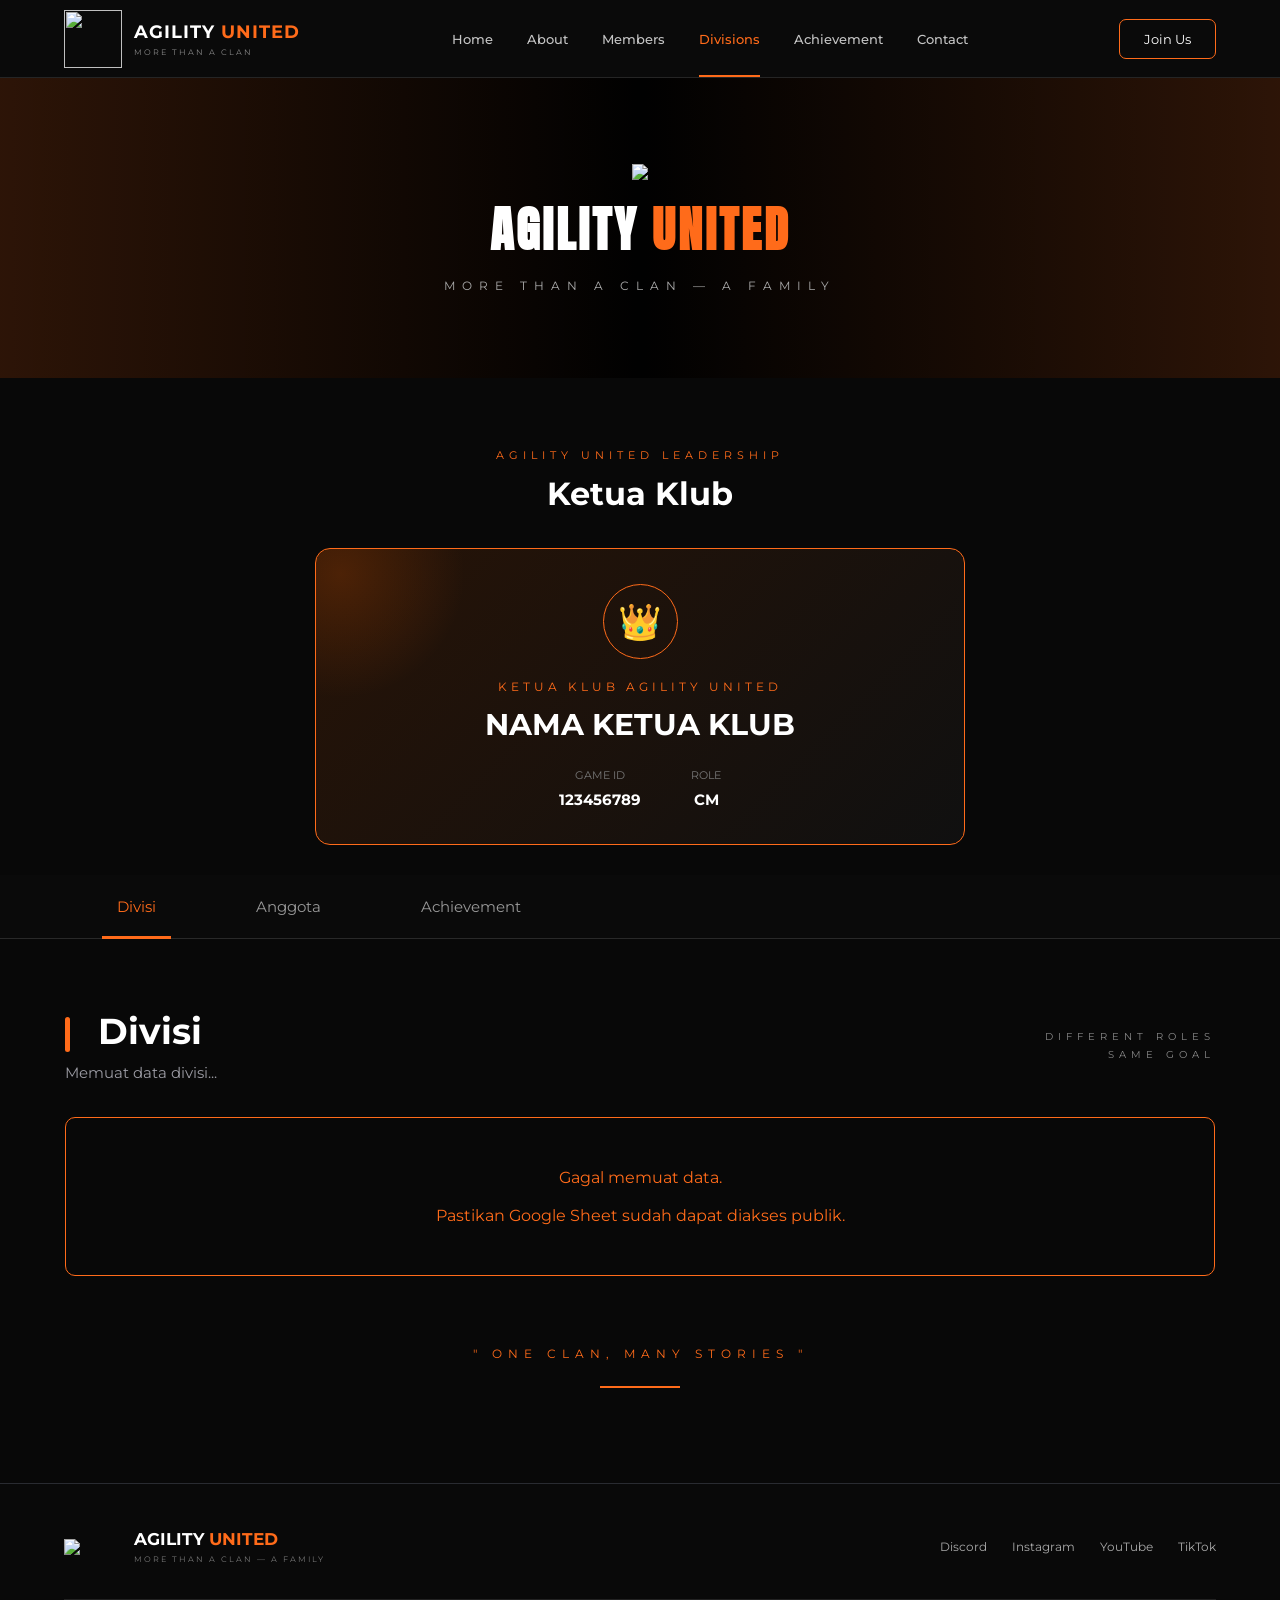
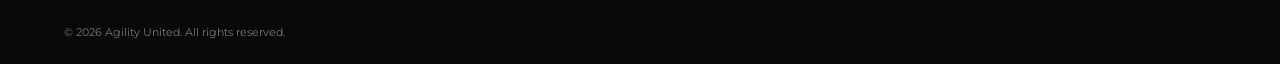
==== commit b6cc0612: "Rename divisions.html to index.html" ====
--- a/index.html
+++ b/index.html
@@ -1,24 +1,34 @@
 <!DOCTYPE html>
-<html lang="en">
+<html lang="id">
 
 <head>
+
     <meta charset="UTF-8">
 
-    <meta name="viewport" content="width=device-width, initial-scale=1.0">
-
-    <title>Agility United | Home</title>
-
-    <!-- Google Fonts -->
-    <link rel="preconnect" href="https://fonts.googleapis.com">
-
-    <link rel="preconnect" href="https://fonts.gstatic.com" crossorigin>
-
-    <link href="https://fonts.googleapis.com/css2?family=Anton&family=Poppins:wght@300;400;500;600;700&display=swap"
+    <meta name="viewport"
+        content="width=device-width, initial-scale=1.0">
+
+    <title>Divisions | Agility United</title>
+
+
+    <!-- FONT -->
+
+    <link rel="preconnect"
+        href="https://fonts.googleapis.com">
+
+    <link rel="preconnect"
+        href="https://fonts.gstatic.com"
+        crossorigin>
+
+
+    <link href="https://fonts.googleapis.com/css2?family=Anton&family=Montserrat:wght@400;500;600;700;800&display=swap"
         rel="stylesheet">
 
+
     <!-- CSS -->
-    <link rel="stylesheet" href="style.css">
-    <link rel="stylesheet" href="home.css">
+
+    <link rel="stylesheet"
+        href="style.css">
 
 </head>
 
@@ -26,608 +36,393 @@
 <body>
 
 
-    <!-- ========================= -->
-    <!-- NAVBAR -->
-    <!-- ========================= -->
+    <!-- ================= HEADER ================= -->
 
     <header class="navbar">
 
-        <div class="logo-container">
-
-            <a href="home.html">
-
-                <img src="assets/logo.png"
-                    alt="Agility United Logo"
-                    class="main-logo">
-
-            </a>
-
-        </div>
-
+
+        <a href="index.html"
+            class="brand">
+
+            <img src="assets/logo.png"
+                class="logo">
+
+
+            <div class="brand-text">
+
+                <h2>
+                    AGILITY
+                    <span>UNITED</span>
+                </h2>
+
+                <p>
+                    MORE THAN A CLAN
+                </p>
+
+            </div>
+
+        </a>
+
+
+
+        <!-- NAVIGATION -->
 
         <nav class="nav-menu">
 
-            <a href="home.html" class="active">
-                HOME
+            <a href="index.html">
+                Home
+            </a>
+
+            <a href="about.html">
+                About
             </a>
 
             <a href="member.html">
-                MEMBER
-            </a>
-
-            <a href="divisions.html">
-                DIVISION
-            </a>
-
-            <a href="trophies.html">
-                TROPHIE
-            </a>
-
-            <a href="ruler.html">
-                RULER
-            </a>
-
-            <a href="ranking-role.html">
-                PERINGKAT ROLE
-            </a>
-
-            <a href="ranking-team.html">
-                PERINGKAT TIM
+                Members
+            </a>
+
+            <a href="divisions.html"
+                class="active">
+                Divisions
+            </a>
+
+            <a href="achivement.html">
+                Achievement
             </a>
 
             <a href="contact.html">
-                CONTACT
+                Contact
             </a>
 
         </nav>
 
 
+        <a href="member.html"
+            class="join-btn">
+
+            Join Us
+
+        </a>
+
+
     </header>
 
 
 
-    <!-- ========================= -->
-    <!-- HERO -->
-    <!-- ========================= -->
-
-    <section class="hero">
-
-        <div class="hero-overlay"></div>
+    <!-- ================= HERO ================= -->
+
+    <section class="division-hero">
 
 
         <div class="hero-content">
 
+
             <img src="assets/logo.png"
-                alt="Agility United"
                 class="hero-logo">
 
 
-            <p class="hero-subtitle">
-
-                ONE TEAM.
-                ONE FAMILY.
-                ONE DESTINATION.
+            <h1>
+
+                AGILITY
+                <span>UNITED</span>
+
+            </h1>
+
+
+            <p>
+
+                MORE THAN A CLAN — A FAMILY
 
             </p>
 
 
-            <h1>
-
-                AGILITY UNITED
-
-            </h1>
-
-
-            <p class="hero-description">
-
-                A competitive gaming community built for players who
-                want to grow, compete, and achieve greatness together.
+        </div>
+
+
+    </section>
+<!-- =========================
+     KETUA KLUB
+========================= -->
+
+<section class="club-leader-section">
+
+    <div class="club-leader-title">
+
+        <p>AGILITY UNITED LEADERSHIP</p>
+
+        <h2>Ketua Klub</h2>
+
+    </div>
+
+
+    <div class="club-leader-card">
+
+
+        <!-- ICON -->
+
+        <div class="leader-crown">
+
+            👑
+
+        </div>
+
+
+        <!-- JABATAN -->
+
+        <p class="leader-position">
+
+            KETUA KLUB AGILITY UNITED
+
+        </p>
+
+
+        <!-- NAMA KETUA -->
+
+        <h2 class="leader-name">
+
+            NAMA KETUA KLUB
+
+        </h2>
+
+
+        <!-- INFORMASI -->
+
+        <div class="leader-details">
+
+
+            <div class="leader-info">
+
+                <span>
+                    GAME ID
+                </span>
+
+                <strong>
+                    123456789
+                </strong>
+
+            </div>
+
+
+            <div class="leader-info">
+
+                <span>
+                    ROLE
+                </span>
+
+                <strong>
+                    CM
+                </strong>
+
+            </div>
+
+
+        </div>
+
+
+    </div>
+
+</section>
+
+
+    <!-- ================= TABS ================= -->
+
+    <section class="tabs">
+
+
+        <a href="divisions.html"
+            class="tab active-tab">
+
+            Divisi
+
+        </a>
+
+
+        <a href="member.html"
+            class="tab">
+
+            Anggota
+
+        </a>
+
+
+        <a href="achivement.html"
+            class="tab">
+
+            Achievement
+
+        </a>
+
+
+    </section>
+
+
+
+    <!-- ================= DIVISION ================= -->
+
+    <main class="division-section">
+
+
+        <!-- TITLE -->
+
+        <div class="section-title">
+
+
+            <div>
+
+                <h2>
+                    Divisi
+                </h2>
+
+
+                <p id="division-description">
+
+                    Memuat data divisi...
+
+                </p>
+
+
+            </div>
+
+
+            <div class="section-slogan">
+
+                <p>
+
+                    DIFFERENT ROLES
+
+                    <br>
+
+                    SAME GOAL
+
+                </p>
+
+            </div>
+
+
+        </div>
+
+
+
+        <!-- DIVISION LIST -->
+
+        <div id="division-container">
+
+            <div class="loading">
+
+                Memuat data dari Google Sheet...
+
+            </div>
+
+        </div>
+
+
+
+        <!-- QUOTE -->
+
+        <div class="division-quote">
+
+            <p>
+
+                " ONE CLAN, MANY STORIES "
 
             </p>
 
-
-            <div class="hero-button">
-
-                <a href="member.html">
-
-                    EXPLORE MEMBERS
-
+            <span></span>
+
+        </div>
+
+
+    </main>
+
+
+
+    <!-- ================= FOOTER ================= -->
+
+    <footer class="footer">
+
+
+        <div class="footer-top">
+
+
+            <div class="footer-brand">
+
+
+                <img src="assets/logo.png">
+
+
+                <div>
+
+                    <h2>
+
+                        AGILITY
+                        <span>UNITED</span>
+
+                    </h2>
+
+
+                    <p>
+
+                        MORE THAN A CLAN
+                        — A FAMILY
+
+                    </p>
+
+
+                </div>
+
+
+            </div>
+
+
+
+            <div class="social">
+
+                <a href="#">
+                    Discord
                 </a>
 
-
-                <a href="divisions.html"
-                    class="secondary-button">
-
-                    EXPLORE DIVISION
-
+                <a href="#">
+                    Instagram
                 </a>
 
-            </div>
-
-
-        </div>
-
-    </section>
-
-
-
-    <!-- ========================= -->
-    <!-- ABOUT US -->
-    <!-- ========================= -->
-
-    <section class="about-section">
-
-        <div class="section-container">
-
-
-            <div class="section-title">
-
-                <span>
-
-                    WHO WE ARE
-
-                </span>
-
-                <h2>
-
-                    ABOUT US
-
-                </h2>
-
-            </div>
-
-
-            <div class="about-content">
-
-
-                <div class="about-text">
-
-                    <h3>
-
-                        WE ARE AGILITY UNITED
-
-                    </h3>
-
-
-                    <p>
-
-                        Agility United is a competitive gaming community
-                        created for players who share the same passion,
-                        ambition, and competitive spirit.
-
-                    </p>
-
-
-                    <p>
-
-                        We believe that every great team starts with
-                        strong teamwork, communication, discipline,
-                        and trust between members.
-
-                    </p>
-
-
-                    <p>
-
-                        Our community is not only focused on winning
-                        competitions, but also on building friendships,
-                        developing skills, and creating unforgettable
-                        experiences together.
-
-                    </p>
-
-
-                </div>
-
-
-
-                <div class="about-card-container">
-
-
-                    <div class="about-card">
-
-                        <h3>
-
-                            COMMUNITY
-
-                        </h3>
-
-                        <p>
-
-                            Building a strong gaming community
-                            where every member belongs.
-
-                        </p>
-
-                    </div>
-
-
-
-                    <div class="about-card">
-
-                        <h3>
-
-                            COMPETITIVE
-
-                        </h3>
-
-                        <p>
-
-                            Always improving skills and
-                            competing at the highest level.
-
-                        </p>
-
-                    </div>
-
-
-
-                    <div class="about-card">
-
-                        <h3>
-
-                            UNITED
-
-                        </h3>
-
-                        <p>
-
-                            Different players.
-                            One team.
-                            One goal.
-
-                        </p>
-
-                    </div>
-
-
-                </div>
-
-
-            </div>
-
-
-        </div>
-
-    </section>
-
-
-
-    <!-- ========================= -->
-    <!-- VISION -->
-    <!-- ========================= -->
-
-    <section class="vision-section">
-
-
-        <div class="vision-container">
-
-
-            <div class="section-title">
-
-                <span>
-
-                    OUR PURPOSE
-
-                </span>
-
-
-                <h2>
-
-                    OUR VISION
-
-                </h2>
-
-            </div>
-
-
-
-            <div class="vision-box">
-
-
-                <div class="vision-number">
-
-                    01
-
-                </div>
-
-
-                <div class="vision-content">
-
-                    <h3>
-
-                        OUR VISION
-
-                    </h3>
-
-
-                    <p>
-
-                        To become a strong, competitive, and united
-                        gaming community that inspires players to grow,
-                        achieve excellence, and create a positive impact
-                        in the gaming community.
-
-                    </p>
-
-                </div>
-
-
-            </div>
-
-
-        </div>
-
-
-    </section>
-
-
-
-    <!-- ========================= -->
-    <!-- MISSION -->
-    <!-- ========================= -->
-
-    <section class="mission-section">
-
-
-        <div class="mission-container">
-
-
-            <div class="section-title">
-
-                <span>
-
-                    WHAT WE DO
-
-                </span>
-
-
-                <h2>
-
-                    OUR MISSION
-
-                </h2>
-
-            </div>
-
-
-
-            <div class="mission-grid">
-
-
-                <!-- Mission 1 -->
-
-                <div class="mission-card">
-
-                    <div class="mission-number">
-
-                        01
-
-                    </div>
-
-
-                    <h3>
-
-                        BUILD COMMUNITY
-
-                    </h3>
-
-
-                    <p>
-
-                        Creating a friendly and supportive environment
-                        where every member can grow together.
-
-                    </p>
-
-                </div>
-
-
-
-                <!-- Mission 2 -->
-
-                <div class="mission-card">
-
-                    <div class="mission-number">
-
-                        02
-
-                    </div>
-
-
-                    <h3>
-
-                        DEVELOP PLAYERS
-
-                    </h3>
-
-
-                    <p>
-
-                        Helping members improve their skills,
-                        teamwork, strategy, and competitive mindset.
-
-                    </p>
-
-                </div>
-
-
-
-                <!-- Mission 3 -->
-
-                <div class="mission-card">
-
-                    <div class="mission-number">
-
-                        03
-
-                    </div>
-
-
-                    <h3>
-
-                        ACHIEVE SUCCESS
-
-                    </h3>
-
-
-                    <p>
-
-                        Participating in competitions and
-                        achieving new milestones together.
-
-                    </p>
-
-                </div>
-
-
-
-                <!-- Mission 4 -->
-
-                <div class="mission-card">
-
-                    <div class="mission-number">
-
-                        04
-
-                    </div>
-
-
-                    <h3>
-
-                        STAY UNITED
-
-                    </h3>
-
-
-                    <p>
-
-                        Maintaining respect, loyalty,
-                        friendship, and unity within the team.
-
-                    </p>
-
-                </div>
-
-
-            </div>
-
-
-        </div>
-
-
-    </section>
-
-
-
-    <!-- ========================= -->
-    <!-- JOIN -->
-    <!-- ========================= -->
-
-    <section class="join-section">
-
-
-        <div class="join-content">
-
-
-            <span>
-
-                READY TO COMPETE?
-
-            </span>
-
-
-            <h2>
-
-                JOIN THE AGILITY UNITED JOURNEY
-
-            </h2>
+                <a href="#">
+                    YouTube
+                </a>
+
+                <a href="#">
+                    TikTok
+                </a>
+
+            </div>
+
+
+        </div>
+
+
+
+        <div class="footer-bottom">
 
 
             <p>
 
-                Explore our members, divisions,
-                achievements, and rankings.
+                © 2026 Agility United.
+                All rights reserved.
 
             </p>
 
 
-
-            <div class="join-buttons">
-
-
-                <a href="member.html">
-
-                    VIEW MEMBERS
-
-                </a>
-
-
-                <a href="ranking-team.html"
-                    class="join-secondary">
-
-                    VIEW RANKING
-
-                </a>
-
-
-            </div>
-
-
-        </div>
-
-
-    </section>
-
-
-
-    <!-- ========================= -->
-    <!-- FOOTER -->
-    <!-- ========================= -->
-
-    <footer>
-
-
-        <div class="footer-content">
-
-
-            <img src="assets/logo.png"
-                alt="Agility United"
-                class="footer-logo">
-
-
-            <h3>
-
-                AGILITY UNITED
-
-            </h3>
-
-
-            <p>
-
-                One Team • One Family • One Destination
-
-            </p>
-
-
-        </div>
-
-
-        <div class="footer-bottom">
-
-            <p>
-
-                © 2026 Agility United.
-                All Rights Reserved.
-
-            </p>
-
         </div>
 
 
     </footer>
 
 
+
+    <!-- JAVASCRIPT -->
+
+    <script src="division.js"></script>
+
+
 </body>
 
 </html>
--- a/style.css
+++ b/style.css
@@ -0,0 +1,1602 @@
+/* =========================
+   RESET
+========================= */
+
+* {
+    margin: 0;
+    padding: 0;
+    box-sizing: border-box;
+}
+
+
+html {
+    scroll-behavior: smooth;
+}
+
+
+body {
+
+    background: #080808;
+
+    color: white;
+
+    font-family: 'Montserrat', sans-serif;
+
+    overflow-x: hidden;
+
+}
+
+
+/* =========================
+   ROOT COLOR
+========================= */
+
+:root {
+
+    --orange: #ff6b1a;
+
+    --orange-light: #ff8c42;
+
+    --black: #080808;
+
+    --dark: #0d0d0d;
+
+    --card: #111214;
+
+    --gray: #a0a0a8;
+
+    --border: #292b31;
+
+}
+
+
+/* =========================
+   NAVBAR
+========================= */
+
+.navbar {
+
+    width: 100%;
+
+    height: 78px;
+
+    padding: 0 5%;
+
+    display: flex;
+
+    align-items: center;
+
+    justify-content: space-between;
+
+    background: #0a0a0a;
+
+    border-bottom: 1px solid #252525;
+
+    position: sticky;
+
+    top: 0;
+
+    z-index: 1000;
+
+}
+
+
+/* BRAND */
+
+.brand {
+
+    display: flex;
+
+    align-items: center;
+
+    gap: 12px;
+
+    text-decoration: none;
+
+}
+
+
+.logo {
+
+    width: 58px;
+
+    height: 58px;
+
+    object-fit: contain;
+
+}
+
+
+.brand-text h2 {
+
+    font-size: 18px;
+
+    letter-spacing: 1px;
+
+    color: white;
+
+}
+
+
+.brand-text h2 span {
+
+    color: var(--orange);
+
+}
+
+
+.brand-text p {
+
+    font-size: 8px;
+
+    letter-spacing: 2px;
+
+    color: #888;
+
+    margin-top: 4px;
+
+}
+
+
+/* NAV MENU */
+
+.nav-menu {
+
+    display: flex;
+
+    gap: 34px;
+
+}
+
+
+.nav-menu a {
+
+    text-decoration: none;
+
+    color: #c5c5c5;
+
+    font-size: 13px;
+
+    font-weight: 500;
+
+    position: relative;
+
+    transition: 0.3s;
+
+}
+
+
+.nav-menu a:hover {
+
+    color: var(--orange);
+
+}
+
+
+.nav-menu a.active {
+
+    color: var(--orange);
+
+}
+
+
+.nav-menu a.active::after {
+
+    content: "";
+
+    position: absolute;
+
+    left: 0;
+
+    bottom: -30px;
+
+    width: 100%;
+
+    height: 2px;
+
+    background: var(--orange);
+
+}
+
+
+/* JOIN BUTTON */
+
+.join-btn {
+
+    text-decoration: none;
+
+    color: white;
+
+    border: 1px solid var(--orange);
+
+    padding: 11px 24px;
+
+    border-radius: 7px;
+
+    font-size: 13px;
+
+    transition: 0.3s;
+
+}
+
+
+.join-btn:hover {
+
+    background: var(--orange);
+
+    color: black;
+
+}
+
+
+/* =========================
+   HERO
+========================= */
+
+.division-hero {
+
+    height: 300px;
+
+    position: relative;
+
+    display: flex;
+
+    align-items: center;
+
+    justify-content: center;
+
+    text-align: center;
+
+    background:
+
+        linear-gradient(
+            90deg,
+            rgba(255, 90, 0, 0.15),
+            rgba(0, 0, 0, 0.9),
+            rgba(255, 90, 0, 0.15)
+        ),
+
+        url("assets/background.jpeg");
+
+    background-size: cover;
+
+    background-position: center;
+
+}
+
+
+.hero-overlay {
+
+    position: absolute;
+
+    inset: 0;
+
+    background:
+
+        radial-gradient(
+            circle,
+            rgba(255, 100, 0, 0.08),
+            transparent 60%
+        );
+
+}
+
+
+.hero-content {
+
+    position: relative;
+
+    z-index: 2;
+
+}
+
+
+.hero-logo {
+
+    width: 120px;
+
+    margin-bottom: 10px;
+
+}
+
+
+.hero-content h1 {
+
+    font-family: 'Anton', sans-serif;
+
+    font-size: 48px;
+
+    letter-spacing: 3px;
+
+}
+
+
+.hero-content h1 span {
+
+    color: var(--orange);
+
+}
+
+
+.hero-content p {
+
+    margin-top: 12px;
+
+    font-size: 12px;
+
+    letter-spacing: 7px;
+
+    color: #aaa;
+
+}
+
+
+/* =========================
+   TABS
+========================= */
+
+.tabs {
+
+    display: flex;
+
+    gap: 70px;
+
+    padding: 0 8%;
+
+    background: #0a0a0a;
+
+    border-bottom: 1px solid #292929;
+
+}
+
+
+.tab {
+
+    padding: 22px 15px;
+
+    color: #999;
+
+    text-decoration: none;
+
+    position: relative;
+
+    font-size: 15px;
+
+}
+
+
+.tab:hover {
+
+    color: var(--orange);
+
+}
+
+
+.active-tab {
+
+    color: var(--orange);
+
+}
+
+
+.active-tab::after {
+
+    content: "";
+
+    position: absolute;
+
+    bottom: -1px;
+
+    left: 0;
+
+    width: 100%;
+
+    height: 3px;
+
+    background: var(--orange);
+
+}
+
+
+/* =========================
+   DIVISION SECTION
+========================= */
+
+.division-section {
+
+    width: 90%;
+
+    max-width: 1150px;
+
+    margin: auto;
+
+    padding: 70px 0;
+
+}
+
+
+.section-title {
+
+    display: flex;
+
+    justify-content: space-between;
+
+    align-items: center;
+
+    margin-bottom: 35px;
+
+}
+
+
+.section-title h2 {
+
+    font-size: 36px;
+
+    margin-bottom: 10px;
+
+}
+
+
+.section-title h2::before {
+
+    content: "";
+
+    display: inline-block;
+
+    width: 5px;
+
+    height: 35px;
+
+    background: var(--orange);
+
+    margin-right: 18px;
+
+    vertical-align: middle;
+
+    border-radius: 5px;
+
+}
+
+
+.section-title p {
+
+    color: #9b9ba3;
+
+    font-size: 15px;
+
+}
+
+
+.section-slogan {
+
+    text-align: right;
+
+}
+
+
+.section-slogan p {
+
+    font-size: 10px;
+
+    letter-spacing: 5px;
+
+    line-height: 1.8;
+
+    color: #888;
+
+}
+
+
+/* =========================
+   DIVISION CARD
+========================= */
+
+.division-card {
+
+    width: 100%;
+
+    min-height: 210px;
+
+    display: grid;
+
+    grid-template-columns:
+
+        220px
+        1fr
+        1fr
+        50px;
+
+    align-items: center;
+
+    margin-bottom: 18px;
+
+    border: 1px solid var(--border);
+
+    border-radius: 12px;
+
+    overflow: hidden;
+
+    background:
+
+        linear-gradient(
+            90deg,
+            #111214,
+            #0d0e10
+        );
+
+    transition: 0.3s;
+
+}
+
+
+.division-card:hover {
+
+    transform: translateY(-5px);
+
+    border-color: var(--orange);
+
+    box-shadow:
+
+        0 10px 40px
+        rgba(255, 100, 0, 0.1);
+
+}
+
+
+/* =========================
+   DIVISION LOGO
+========================= */
+
+.division-logo {
+
+    height: 100%;
+
+    min-height: 210px;
+
+    display: flex;
+
+    align-items: center;
+
+    justify-content: center;
+
+    border-right: 1px solid var(--border);
+
+    background:
+
+        linear-gradient(
+            135deg,
+            rgba(255, 100, 0, 0.2),
+            #0a0a0a
+        );
+
+}
+
+
+.division-logo img {
+
+    width: 150px;
+
+    height: 150px;
+
+    object-fit: contain;
+
+}
+
+
+/* =========================
+   DIVISION INFO
+========================= */
+
+.division-info {
+
+    padding: 30px;
+
+}
+
+
+.division-info h2 {
+
+    font-size: 25px;
+
+    margin-bottom: 10px;
+
+}
+
+
+.division-info h3 {
+
+    color: var(--orange);
+
+    font-size: 15px;
+
+    margin-bottom: 15px;
+
+}
+
+
+.division-info p {
+
+    color: #9a9a9f;
+
+    font-size: 13px;
+
+    line-height: 1.8;
+
+    max-width: 300px;
+
+}
+
+
+/* =========================
+   DIVISION STATS
+========================= */
+
+.division-stats {
+
+    border-left: 1px solid var(--border);
+
+    padding-left: 30px;
+
+}
+
+
+.stat-row {
+
+    display: grid;
+
+    grid-template-columns:
+
+        35px
+        90px
+        1fr;
+
+    align-items: center;
+
+    margin: 17px 0;
+
+}
+
+
+.stat-icon {
+
+    color: var(--orange);
+
+    font-size: 20px;
+
+}
+
+
+.stat-title {
+
+    color: #aaa;
+
+    font-size: 14px;
+
+}
+
+
+.stat-value {
+
+    color: white;
+
+    font-size: 14px;
+
+}
+
+
+/* =========================
+   ARROW BUTTON
+========================= */
+
+.arrow-btn {
+
+    width: 38px;
+
+    height: 38px;
+
+    display: flex;
+
+    align-items: center;
+
+    justify-content: center;
+
+    background: var(--orange);
+
+    color: black;
+
+    text-decoration: none;
+
+    border-radius: 50%;
+
+    font-size: 25px;
+
+    transition: 0.3s;
+
+}
+
+
+.arrow-btn:hover {
+
+    transform: scale(1.15);
+
+    background: white;
+
+}
+
+
+/* =========================
+   QUOTE
+========================= */
+
+.division-quote {
+
+    text-align: center;
+
+    margin-top: 70px;
+
+}
+
+
+.division-quote p {
+
+    color: var(--orange);
+
+    letter-spacing: 6px;
+
+    font-size: 12px;
+
+}
+
+
+.division-quote span {
+
+    width: 80px;
+
+    height: 2px;
+
+    background: var(--orange);
+
+    display: block;
+
+    margin: 25px auto;
+
+}
+
+
+/* =========================
+   FOOTER
+========================= */
+
+.footer {
+
+    border-top: 1px solid var(--border);
+
+    padding: 45px 5% 25px;
+
+    background: #090909;
+
+}
+
+
+.footer-top {
+
+    display: flex;
+
+    justify-content: space-between;
+
+    align-items: center;
+
+    padding-bottom: 35px;
+
+    border-bottom: 1px solid #222;
+
+}
+
+
+/* FOOTER BRAND */
+
+.footer-brand {
+
+    display: flex;
+
+    align-items: center;
+
+    gap: 15px;
+
+}
+
+
+.footer-brand img {
+
+    width: 55px;
+
+}
+
+
+.footer-brand h2 {
+
+    font-size: 17px;
+
+}
+
+
+.footer-brand h2 span {
+
+    color: var(--orange);
+
+}
+
+
+.footer-brand p {
+
+    margin-top: 5px;
+
+    font-size: 8px;
+
+    letter-spacing: 2px;
+
+    color: #777;
+
+}
+
+
+/* SOCIAL */
+
+.social {
+
+    display: flex;
+
+    gap: 25px;
+
+}
+
+
+.social a {
+
+    color: #aaa;
+
+    text-decoration: none;
+
+    font-size: 12px;
+
+    transition: 0.3s;
+
+}
+
+
+.social a:hover {
+
+    color: var(--orange);
+
+}
+
+
+/* FOOTER SLOGAN */
+
+.footer-slogan {
+
+    border-left: 2px solid var(--orange);
+
+    padding-left: 25px;
+
+}
+
+
+.footer-slogan p {
+
+    font-size: 12px;
+
+    line-height: 1.6;
+
+    color: #aaa;
+
+}
+
+
+/* FOOTER BOTTOM */
+
+.footer-bottom {
+
+    padding-top: 25px;
+
+    display: flex;
+
+    justify-content: space-between;
+
+    align-items: center;
+
+}
+
+
+.footer-bottom p {
+
+    font-size: 11px;
+
+    color: #777;
+
+}
+
+
+.footer-bottom div {
+
+    display: flex;
+
+    gap: 20px;
+
+}
+
+
+.footer-bottom a {
+
+    text-decoration: none;
+
+    color: #777;
+
+    font-size: 11px;
+
+}
+
+
+.footer-bottom a:hover {
+
+    color: var(--orange);
+
+}
+
+
+/* =========================
+   RESPONSIVE TABLET
+========================= */
+
+@media screen and (max-width: 1000px) {
+
+
+    .nav-menu {
+
+        gap: 15px;
+
+    }
+
+
+    .division-card {
+
+        grid-template-columns:
+
+            180px
+            1fr;
+
+        padding-bottom: 20px;
+
+    }
+
+
+    .division-logo {
+
+        grid-row: span 2;
+
+    }
+
+
+    .division-stats {
+
+        border-left: none;
+
+        padding-left: 30px;
+
+    }
+
+
+    .arrow-btn {
+
+        display: none;
+
+    }
+
+
+}
+
+
+/* =========================
+   RESPONSIVE MOBILE
+========================= */
+
+@media screen and (max-width: 700px) {
+
+
+    /* NAVBAR */
+
+    .navbar {
+
+        height: auto;
+
+        padding: 15px;
+
+        flex-wrap: wrap;
+
+        gap: 15px;
+
+    }
+
+
+    .brand-text {
+
+        display: none;
+
+    }
+
+
+    .logo {
+
+        width: 45px;
+
+        height: 45px;
+
+    }
+
+
+    .nav-menu {
+
+        order: 3;
+
+        width: 100%;
+
+        overflow-x: auto;
+
+        gap: 25px;
+
+        padding-bottom: 10px;
+
+    }
+
+
+    .nav-menu a {
+
+        font-size: 11px;
+
+        white-space: nowrap;
+
+    }
+
+
+    .nav-menu a.active::after {
+
+        bottom: -10px;
+
+    }
+
+
+    .join-btn {
+
+        padding: 8px 14px;
+
+        font-size: 11px;
+
+    }
+
+
+    /* HERO */
+
+    .division-hero {
+
+        height: 250px;
+
+    }
+
+
+    .hero-logo {
+
+        width: 90px;
+
+    }
+
+
+    .hero-content h1 {
+
+        font-size: 34px;
+
+    }
+
+
+    .hero-content p {
+
+        font-size: 8px;
+
+        letter-spacing: 4px;
+
+    }
+
+
+    /* TAB */
+
+    .tabs {
+
+        gap: 10px;
+
+        justify-content: space-around;
+
+        padding: 0;
+
+    }
+
+
+    .tab {
+
+        font-size: 12px;
+
+        padding: 18px 10px;
+
+    }
+
+
+    /* SECTION */
+
+    .division-section {
+
+        width: 92%;
+
+        padding: 45px 0;
+
+    }
+
+
+    .section-title {
+
+        display: block;
+
+    }
+
+
+    .section-title h2 {
+
+        font-size: 28px;
+
+    }
+
+
+    .section-title h2::before {
+
+        height: 28px;
+
+    }
+
+
+    .section-title p {
+
+        font-size: 12px;
+
+    }
+
+
+    .section-slogan {
+
+        display: none;
+
+    }
+
+
+    /* CARD */
+
+    .division-card {
+
+        display: block;
+
+    }
+
+
+    .division-logo {
+
+        height: 200px;
+
+        min-height: 200px;
+
+        border-right: none;
+
+        border-bottom: 1px solid var(--border);
+
+    }
+
+
+    .division-info {
+
+        padding: 25px;
+
+    }
+
+
+    .division-info h2 {
+
+        font-size: 22px;
+
+    }
+
+
+    .division-info p {
+
+        font-size: 12px;
+
+    }
+
+
+    .division-stats {
+
+        padding:
+
+            0
+            25px
+            20px;
+
+    }
+
+
+    .stat-row {
+
+        grid-template-columns:
+
+            30px
+            80px
+            1fr;
+
+    }
+
+
+    .stat-title {
+
+        font-size: 12px;
+
+    }
+
+
+    .stat-value {
+
+        font-size: 12px;
+
+    }
+
+
+    /* FOOTER */
+
+    .footer-top {
+
+        flex-direction: column;
+
+        align-items: flex-start;
+
+        gap: 30px;
+
+    }
+
+
+    .footer-bottom {
+
+        flex-direction: column;
+
+        align-items: flex-start;
+
+        gap: 20px;
+
+    }
+
+
+}
+/* =========================
+   DIVISION NUMBER
+========================= */
+
+.division-number {
+
+    color: var(--orange);
+
+    font-family: 'Anton', sans-serif;
+
+    font-size: 28px;
+
+    text-align: center;
+
+    letter-spacing: 2px;
+
+    padding: 20px;
+
+}
+
+
+/* =========================
+   LOADING
+========================= */
+
+.loading {
+
+    width: 100%;
+
+    padding: 80px;
+
+    text-align: center;
+
+    color: #999;
+
+    border:
+
+        1px solid
+        var(--border);
+
+    border-radius: 10px;
+
+}
+
+
+/* =========================
+   ERROR
+========================= */
+
+.error {
+
+    width: 100%;
+
+    padding: 50px;
+
+    text-align: center;
+
+    color: #ff6b1a;
+
+    border:
+
+        1px solid
+        #ff6b1a;
+
+    border-radius: 10px;
+
+}
+
+
+/* =========================
+   STAT ROLE
+========================= */
+
+.stat-value small {
+
+    color: var(--orange);
+
+    margin-left: 5px;
+
+    font-size: 11px;
+
+}
+/* =========================
+   CLUB LEADER SECTION
+========================= */
+
+.club-leader-section {
+
+    width: 90%;
+
+    max-width: 1150px;
+
+    margin: auto;
+
+    padding: 70px 0 30px;
+
+    text-align: center;
+
+}
+
+
+/* TITLE */
+
+.club-leader-title p {
+
+    color: var(--orange);
+
+    font-size: 11px;
+
+    letter-spacing: 5px;
+
+    margin-bottom: 12px;
+
+}
+
+
+.club-leader-title h2 {
+
+    font-size: 32px;
+
+    margin-bottom: 35px;
+
+}
+
+
+/* LEADER CARD */
+
+.club-leader-card {
+
+    width: 100%;
+
+    max-width: 650px;
+
+    margin: auto;
+
+    padding: 35px;
+
+    border: 1px solid var(--orange);
+
+    border-radius: 15px;
+
+    background:
+
+        linear-gradient(
+            135deg,
+            rgba(255, 100, 0, 0.12),
+            #101010
+        );
+
+    position: relative;
+
+    overflow: hidden;
+
+}
+
+
+.club-leader-card::before {
+
+    content: "";
+
+    position: absolute;
+
+    width: 250px;
+
+    height: 250px;
+
+    background:
+
+        radial-gradient(
+            circle,
+            rgba(255, 100, 0, 0.18),
+            transparent 70%
+        );
+
+    top: -100px;
+
+    left: -100px;
+
+}
+
+
+/* ICON */
+
+.leader-crown {
+
+    width: 75px;
+
+    height: 75px;
+
+    margin: auto;
+
+    display: flex;
+
+    align-items: center;
+
+    justify-content: center;
+
+    border-radius: 50%;
+
+    border: 1px solid var(--orange);
+
+    color: var(--orange);
+
+    font-size: 35px;
+
+    margin-bottom: 20px;
+
+}
+
+
+/* POSITION */
+
+.leader-position {
+
+    color: var(--orange);
+
+    font-size: 12px;
+
+    letter-spacing: 4px;
+
+    margin-bottom: 12px;
+
+}
+
+
+/* NAME */
+
+.leader-name {
+
+    font-size: 30px;
+
+    font-weight: 700;
+
+    margin-bottom: 25px;
+
+}
+
+
+/* INFO */
+
+.leader-details {
+
+    display: flex;
+
+    justify-content: center;
+
+    gap: 50px;
+
+    flex-wrap: wrap;
+
+}
+
+
+.leader-info {
+
+    text-align: center;
+
+}
+
+
+.leader-info span {
+
+    display: block;
+
+    color: #777;
+
+    font-size: 11px;
+
+    margin-bottom: 8px;
+
+}
+
+
+.leader-info strong {
+
+    color: white;
+
+    font-size: 15px;
+
+}
+
+
+/* RESPONSIVE */
+
+@media screen and (max-width: 600px) {
+
+
+    .club-leader-section {
+
+        padding: 50px 0 20px;
+
+    }
+
+
+    .club-leader-title h2 {
+
+        font-size: 25px;
+
+    }
+
+
+    .club-leader-card {
+
+        padding: 30px 20px;
+
+    }
+
+
+    .leader-name {
+
+        font-size: 24px;
+
+    }
+
+
+    .leader-details {
+
+        gap: 25px;
+
+    }
+
+}
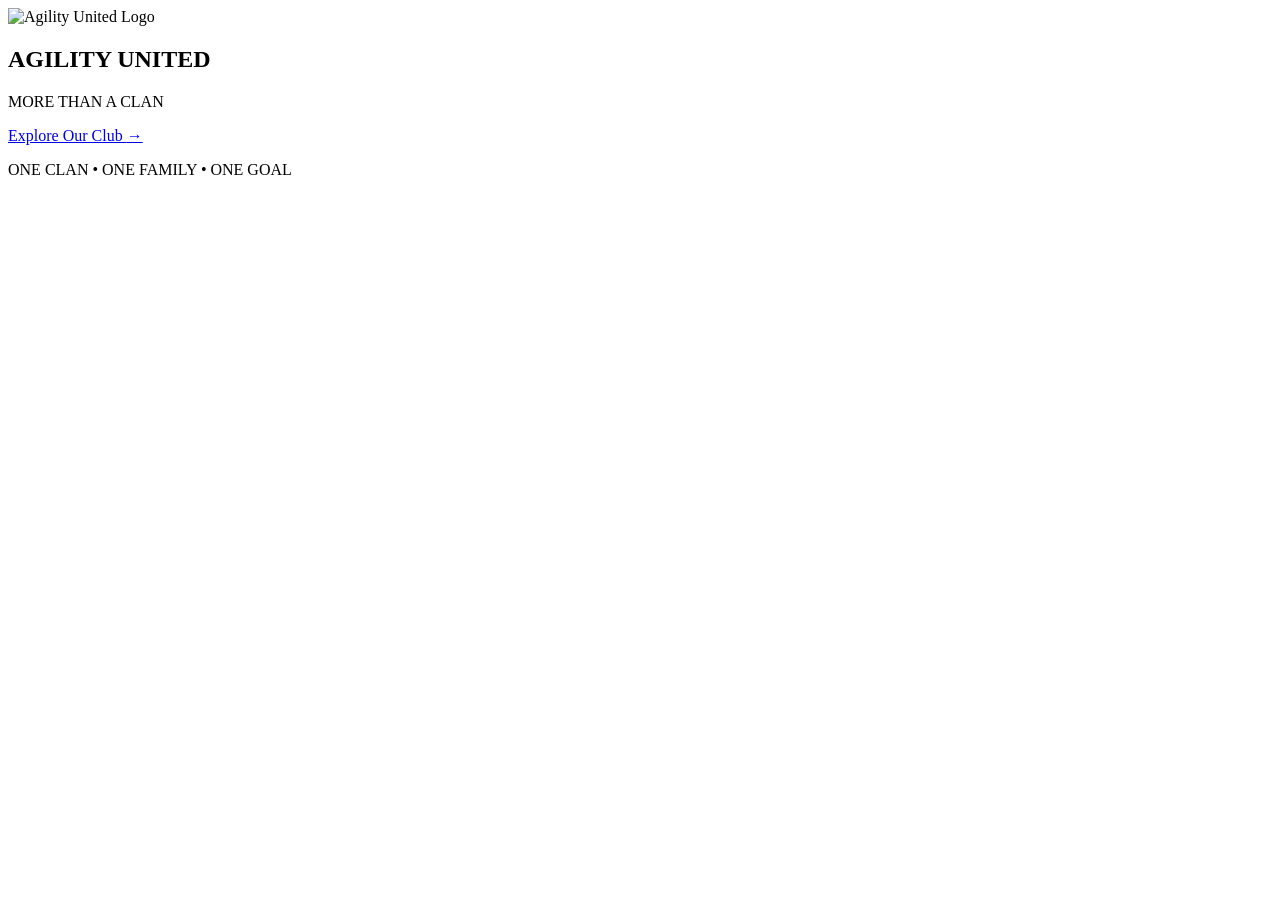
==== commit 5c420194: "Create index.html" ====
--- a/index.html
+++ b/index.html
@@ -1,34 +1,40 @@
 <!DOCTYPE html>
-<html lang="id">
+<html lang="en">
 
 <head>
 
     <meta charset="UTF-8">
 
-    <meta name="viewport"
-        content="width=device-width, initial-scale=1.0">
+    <meta
+        name="viewport"
+        content="width=device-width, initial-scale=1.0"
+    >
 
-    <title>Divisions | Agility United</title>
+    <title>Agility United | More Than A Clan</title>
 
 
-    <!-- FONT -->
+    <!-- GOOGLE FONT -->
 
     <link rel="preconnect"
-        href="https://fonts.googleapis.com">
+          href="https://fonts.googleapis.com">
 
     <link rel="preconnect"
-        href="https://fonts.gstatic.com"
-        crossorigin>
+          href="https://fonts.gstatic.com"
+          crossorigin>
 
 
-    <link href="https://fonts.googleapis.com/css2?family=Anton&family=Montserrat:wght@400;500;600;700;800&display=swap"
-        rel="stylesheet">
+    <link
+        href="https://fonts.googleapis.com/css2?family=Anton&family=Montserrat:wght@400;500;600;700;800;900&display=swap"
+        rel="stylesheet"
+    >
 
 
     <!-- CSS -->
 
-    <link rel="stylesheet"
-        href="style.css">
+    <link
+        rel="stylesheet"
+        href="index.css"
+    >
 
 </head>
 
@@ -36,393 +42,106 @@
 <body>
 
 
-    <!-- ================= HEADER ================= -->
+    <!-- ========================================
+         BACKGROUND EFFECT
+    ========================================= -->
 
-    <header class="navbar">
+    <div class="background-lines"></div>
+
+    <div class="background-glow glow-one"></div>
+
+    <div class="background-glow glow-two"></div>
 
 
-        <a href="index.html"
-            class="brand">
+    <!-- ========================================
+         MAIN LANDING PAGE
+    ========================================= -->
 
-            <img src="assets/logo.png"
-                class="logo">
+    <main class="hero">
 
 
-            <div class="brand-text">
+        <!-- LOGO -->
 
-                <h2>
-                    AGILITY
-                    <span>UNITED</span>
-                </h2>
+        <div class="logo-container">
 
-                <p>
-                    MORE THAN A CLAN
-                </p>
+            <div class="logo-circle">
 
-            </div>
-
-        </a>
-
-
-
-        <!-- NAVIGATION -->
-
-        <nav class="nav-menu">
-
-            <a href="index.html">
-                Home
-            </a>
-
-            <a href="about.html">
-                About
-            </a>
-
-            <a href="member.html">
-                Members
-            </a>
-
-            <a href="divisions.html"
-                class="active">
-                Divisions
-            </a>
-
-            <a href="achivement.html">
-                Achievement
-            </a>
-
-            <a href="contact.html">
-                Contact
-            </a>
-
-        </nav>
-
-
-        <a href="member.html"
-            class="join-btn">
-
-            Join Us
-
-        </a>
-
-
-    </header>
-
-
-
-    <!-- ================= HERO ================= -->
-
-    <section class="division-hero">
-
-
-        <div class="hero-content">
-
-
-            <img src="assets/logo.png"
-                class="hero-logo">
-
-
-            <h1>
-
-                AGILITY
-                <span>UNITED</span>
-
-            </h1>
-
-
-            <p>
-
-                MORE THAN A CLAN — A FAMILY
-
-            </p>
-
-
-        </div>
-
-
-    </section>
-<!-- =========================
-     KETUA KLUB
-========================= -->
-
-<section class="club-leader-section">
-
-    <div class="club-leader-title">
-
-        <p>AGILITY UNITED LEADERSHIP</p>
-
-        <h2>Ketua Klub</h2>
-
-    </div>
-
-
-    <div class="club-leader-card">
-
-
-        <!-- ICON -->
-
-        <div class="leader-crown">
-
-            👑
-
-        </div>
-
-
-        <!-- JABATAN -->
-
-        <p class="leader-position">
-
-            KETUA KLUB AGILITY UNITED
-
-        </p>
-
-
-        <!-- NAMA KETUA -->
-
-        <h2 class="leader-name">
-
-            NAMA KETUA KLUB
-
-        </h2>
-
-
-        <!-- INFORMASI -->
-
-        <div class="leader-details">
-
-
-            <div class="leader-info">
-
-                <span>
-                    GAME ID
-                </span>
-
-                <strong>
-                    123456789
-                </strong>
-
-            </div>
-
-
-            <div class="leader-info">
-
-                <span>
-                    ROLE
-                </span>
-
-                <strong>
-                    CM
-                </strong>
-
-            </div>
-
-
-        </div>
-
-
-    </div>
-
-</section>
-
-
-    <!-- ================= TABS ================= -->
-
-    <section class="tabs">
-
-
-        <a href="divisions.html"
-            class="tab active-tab">
-
-            Divisi
-
-        </a>
-
-
-        <a href="member.html"
-            class="tab">
-
-            Anggota
-
-        </a>
-
-
-        <a href="achivement.html"
-            class="tab">
-
-            Achievement
-
-        </a>
-
-
-    </section>
-
-
-
-    <!-- ================= DIVISION ================= -->
-
-    <main class="division-section">
-
-
-        <!-- TITLE -->
-
-        <div class="section-title">
-
-
-            <div>
-
-                <h2>
-                    Divisi
-                </h2>
-
-
-                <p id="division-description">
-
-                    Memuat data divisi...
-
-                </p>
-
-
-            </div>
-
-
-            <div class="section-slogan">
-
-                <p>
-
-                    DIFFERENT ROLES
-
-                    <br>
-
-                    SAME GOAL
-
-                </p>
-
-            </div>
-
-
-        </div>
-
-
-
-        <!-- DIVISION LIST -->
-
-        <div id="division-container">
-
-            <div class="loading">
-
-                Memuat data dari Google Sheet...
+                <img
+                    src="assets/logo.png"
+                    alt="Agility United Logo"
+                    class="agility-logo"
+                >
 
             </div>
 
         </div>
 
 
+        <!-- CLUB NAME -->
 
-        <!-- QUOTE -->
+        <section class="hero-title">
 
-        <div class="division-quote">
 
-            <p>
+            <h1>
 
-                " ONE CLAN, MANY STORIES "
+                <span class="agility">
+                    AGILITY
+                </span>
+
+                <span class="united">
+                    UNITED
+                </span>
+
+            </h1>
+
+
+            <!-- SLOGAN -->
+
+            <p class="slogan">
+
+                MORE THAN A CLAN
 
             </p>
 
-            <span></span>
 
-        </div>
+            <!-- LINE -->
+
+            <div class="title-line"></div>
+
+
+        </section>
+
+
+        <!-- EXPLORE BUTTON -->
+
+        <a
+            href="about.html"
+            class="explore-button"
+        >
+
+            <span>
+                Explore Our Club
+            </span>
+
+            <span class="button-arrow">
+                →
+            </span>
+
+        </a>
+
+
+        <!-- SMALL TEXT -->
+
+        <p class="hero-footer">
+
+            ONE CLAN • ONE FAMILY • ONE GOAL
+
+        </p>
 
 
     </main>
 
 
-
-    <!-- ================= FOOTER ================= -->
-
-    <footer class="footer">
-
-
-        <div class="footer-top">
-
-
-            <div class="footer-brand">
-
-
-                <img src="assets/logo.png">
-
-
-                <div>
-
-                    <h2>
-
-                        AGILITY
-                        <span>UNITED</span>
-
-                    </h2>
-
-
-                    <p>
-
-                        MORE THAN A CLAN
-                        — A FAMILY
-
-                    </p>
-
-
-                </div>
-
-
-            </div>
-
-
-
-            <div class="social">
-
-                <a href="#">
-                    Discord
-                </a>
-
-                <a href="#">
-                    Instagram
-                </a>
-
-                <a href="#">
-                    YouTube
-                </a>
-
-                <a href="#">
-                    TikTok
-                </a>
-
-            </div>
-
-
-        </div>
-
-
-
-        <div class="footer-bottom">
-
-
-            <p>
-
-                © 2026 Agility United.
-                All rights reserved.
-
-            </p>
-
-
-        </div>
-
-
-    </footer>
-
-
-
-    <!-- JAVASCRIPT -->
-
-    <script src="division.js"></script>
-
-
 </body>
 
 </html>
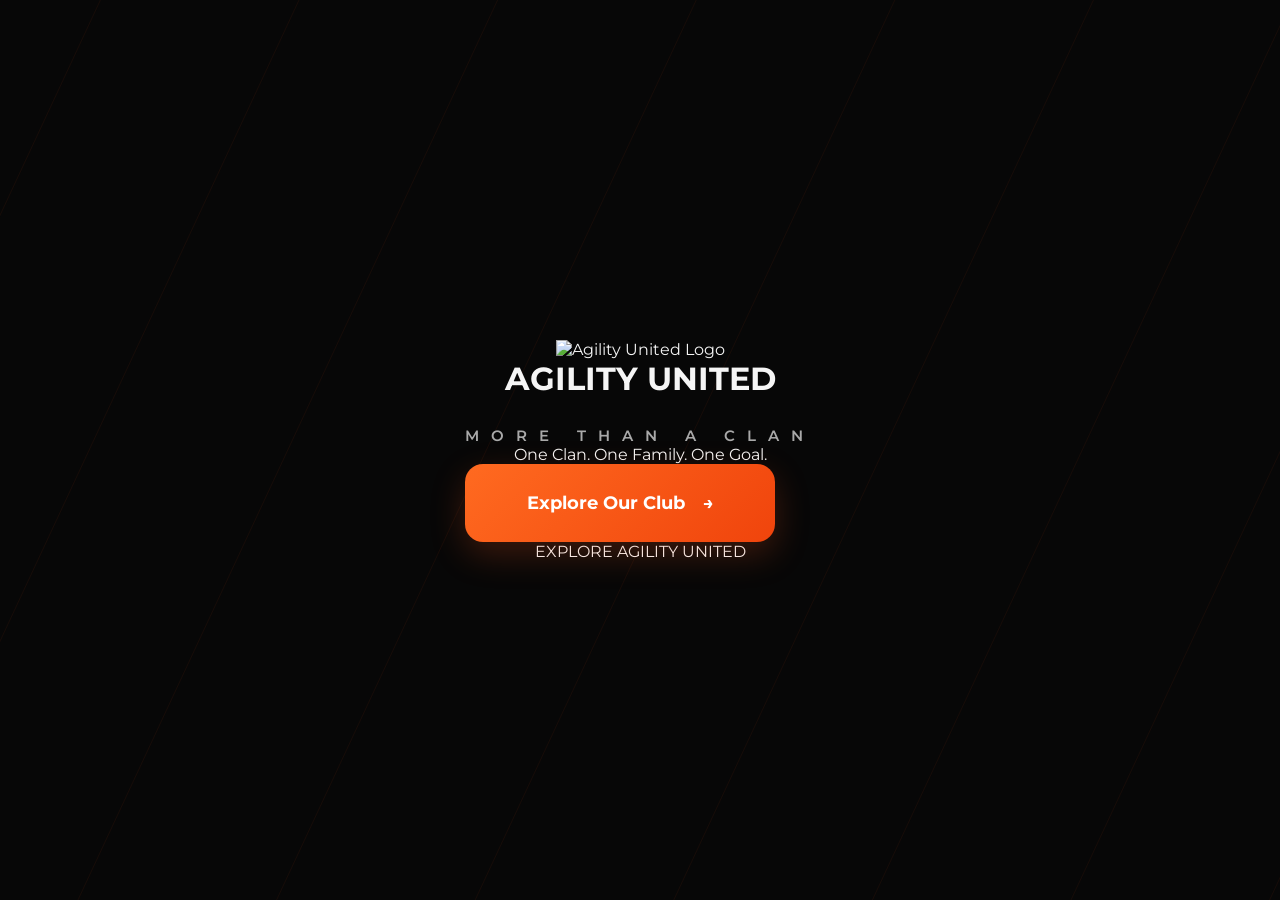
==== commit b9ab38e2: "Update index.html" ====
--- a/index.html
+++ b/index.html
@@ -10,7 +10,7 @@
         content="width=device-width, initial-scale=1.0"
     >
 
-    <title>Agility United | More Than A Clan</title>
+    <title>Agility United</title>
 
 
     <!-- GOOGLE FONT -->
@@ -21,7 +21,6 @@
     <link rel="preconnect"
           href="https://fonts.gstatic.com"
           crossorigin>
-
 
     <link
         href="https://fonts.googleapis.com/css2?family=Anton&family=Montserrat:wght@400;500;600;700;800;900&display=swap"
@@ -42,34 +41,30 @@
 <body>
 
 
-    <!-- ========================================
-         BACKGROUND EFFECT
-    ========================================= -->
+    <!-- BACKGROUND -->
 
     <div class="background-lines"></div>
 
-    <div class="background-glow glow-one"></div>
+    <div class="orange-glow glow-top"></div>
 
-    <div class="background-glow glow-two"></div>
+    <div class="orange-glow glow-bottom"></div>
 
 
-    <!-- ========================================
-         MAIN LANDING PAGE
-    ========================================= -->
+    <!-- HERO -->
 
     <main class="hero">
 
 
         <!-- LOGO -->
 
-        <div class="logo-container">
+        <div class="logo-wrapper">
 
-            <div class="logo-circle">
+            <div class="logo-ring">
 
                 <img
                     src="assets/logo.png"
                     alt="Agility United Logo"
-                    class="agility-logo"
+                    class="logo"
                 >
 
             </div>
@@ -77,22 +72,26 @@
         </div>
 
 
-        <!-- CLUB NAME -->
+        <!-- TITLE -->
 
-        <section class="hero-title">
+        <div class="hero-content">
 
 
-            <h1>
+            <div class="title-wrapper">
 
-                <span class="agility">
-                    AGILITY
-                </span>
+                <h1>
 
-                <span class="united">
-                    UNITED
-                </span>
+                    <span class="title-agility">
+                        AGILITY
+                    </span>
 
-            </h1>
+                    <span class="title-united">
+                        UNITED
+                    </span>
+
+                </h1>
+
+            </div>
 
 
             <!-- SLOGAN -->
@@ -104,39 +103,50 @@
             </p>
 
 
-            <!-- LINE -->
+            <!-- ORANGE LINE -->
 
-            <div class="title-line"></div>
+            <div class="accent-line"></div>
 
 
-        </section>
+            <!-- DESCRIPTION -->
+
+            <p class="hero-description">
+
+                One Clan. One Family. One Goal.
+
+            </p>
 
 
-        <!-- EXPLORE BUTTON -->
+            <!-- BUTTON -->
 
-        <a
-            href="about.html"
-            class="explore-button"
-        >
+            <a
+                href="about.html"
+                class="explore-button"
+            >
 
-            <span>
-                Explore Our Club
-            </span>
+                <span>
+                    Explore Our Club
+                </span>
 
-            <span class="button-arrow">
-                →
-            </span>
+                <span class="arrow">
+                    →
+                </span>
 
-        </a>
+            </a>
 
 
-        <!-- SMALL TEXT -->
+        </div>
 
-        <p class="hero-footer">
 
-            ONE CLAN • ONE FAMILY • ONE GOAL
+        <!-- SCROLL TEXT -->
 
-        </p>
+        <div class="scroll-text">
+
+            <span></span>
+
+            EXPLORE AGILITY UNITED
+
+        </div>
 
 
     </main>
--- a/index.css
+++ b/index.css
@@ -0,0 +1,669 @@
+/* =========================================
+   RESET
+========================================= */
+
+* {
+
+    margin: 0;
+
+    padding: 0;
+
+    box-sizing: border-box;
+
+}
+
+
+/* =========================================
+   ROOT COLOR
+========================================= */
+
+:root {
+
+    --orange: #ff5a1f;
+
+    --orange-light: #ff7a3d;
+
+    --orange-dark: #b93208;
+
+    --black: #070707;
+
+    --dark: #0c0c0c;
+
+    --white: #f5f5f5;
+
+    --gray: #9b9b9b;
+
+}
+
+
+/* =========================================
+   BODY
+========================================= */
+
+body {
+
+    width: 100%;
+
+    min-height: 100vh;
+
+    background: var(--black);
+
+    color: var(--white);
+
+    font-family: 'Montserrat', sans-serif;
+
+    overflow: hidden;
+
+}
+
+
+/* =========================================
+   BACKGROUND
+========================================= */
+
+.background-lines {
+
+    position: fixed;
+
+    inset: 0;
+
+    pointer-events: none;
+
+    opacity: 0.5;
+
+    background:
+
+        repeating-linear-gradient(
+
+            115deg,
+
+            transparent 0px,
+
+            transparent 90px,
+
+            rgba(255, 90, 31, 0.12) 91px,
+
+            transparent 92px,
+
+            transparent 180px
+
+        );
+
+}
+
+
+/* =========================================
+   ORANGE GLOW
+========================================= */
+
+.background-glow {
+
+    position: fixed;
+
+    border-radius: 50%;
+
+    pointer-events: none;
+
+    filter: blur(100px);
+
+    opacity: 0.15;
+
+}
+
+
+.glow-one {
+
+    width: 450px;
+
+    height: 450px;
+
+    background: var(--orange);
+
+    top: 5%;
+
+    left: 50%;
+
+    transform: translateX(-50%);
+
+}
+
+
+.glow-two {
+
+    width: 350px;
+
+    height: 350px;
+
+    background: var(--orange-dark);
+
+    bottom: -100px;
+
+    left: 50%;
+
+    transform: translateX(-50%);
+
+}
+
+
+/* =========================================
+   HERO
+========================================= */
+
+.hero {
+
+    width: 100%;
+
+    min-height: 100vh;
+
+    position: relative;
+
+    z-index: 2;
+
+    display: flex;
+
+    flex-direction: column;
+
+    align-items: center;
+
+    justify-content: center;
+
+    text-align: center;
+
+    padding: 40px 20px;
+
+}
+
+
+/* =========================================
+   LOGO
+========================================= */
+
+.logo-container {
+
+    margin-bottom: 35px;
+
+}
+
+
+.logo-circle {
+
+    width: 135px;
+
+    height: 135px;
+
+    display: flex;
+
+    align-items: center;
+
+    justify-content: center;
+
+    border-radius: 50%;
+
+    border: 2px solid var(--orange);
+
+    background:
+
+        radial-gradient(
+
+            circle,
+
+            rgba(255, 90, 31, 0.08),
+
+            rgba(0, 0, 0, 0.4)
+
+        );
+
+    box-shadow:
+
+        0 0 30px rgba(255, 90, 31, 0.15),
+
+        inset 0 0 20px rgba(255, 90, 31, 0.08);
+
+    animation: logoFloat 4s ease-in-out infinite;
+
+}
+
+
+.agility-logo {
+
+    width: 82px;
+
+    height: 82px;
+
+    object-fit: contain;
+
+}
+
+
+/* =========================================
+   TITLE
+========================================= */
+
+.hero-title h1 {
+
+    font-family: 'Anton', sans-serif;
+
+    font-size: clamp(58px, 9vw, 130px);
+
+    font-weight: 400;
+
+    letter-spacing: 4px;
+
+    line-height: 1;
+
+    display: flex;
+
+    gap: 25px;
+
+    justify-content: center;
+
+}
+
+
+.agility {
+
+    color: var(--white);
+
+    text-shadow:
+
+        0 5px 20px rgba(255,255,255,0.05);
+
+}
+
+
+.united {
+
+    color: var(--orange);
+
+    text-shadow:
+
+        0 0 30px rgba(255, 90, 31, 0.2);
+
+}
+
+
+/* =========================================
+   SLOGAN
+========================================= */
+
+.slogan {
+
+    margin-top: 28px;
+
+    color: #a9a9a9;
+
+    font-size: 15px;
+
+    font-weight: 600;
+
+    letter-spacing: 12px;
+
+}
+
+
+/* =========================================
+   TITLE LINE
+========================================= */
+
+.title-line {
+
+    width: 110px;
+
+    height: 3px;
+
+    margin: 45px auto;
+
+    background: linear-gradient(
+
+        90deg,
+
+        transparent,
+
+        var(--orange),
+
+        var(--orange-light),
+
+        var(--orange),
+
+        transparent
+
+    );
+
+    box-shadow:
+
+        0 0 15px rgba(255, 90, 31, 0.6);
+
+}
+
+
+/* =========================================
+   EXPLORE BUTTON
+========================================= */
+
+.explore-button {
+
+    width: 310px;
+
+    min-height: 78px;
+
+    display: flex;
+
+    align-items: center;
+
+    justify-content: center;
+
+    gap: 18px;
+
+    position: relative;
+
+    overflow: hidden;
+
+    text-decoration: none;
+
+    color: white;
+
+    font-size: 18px;
+
+    font-weight: 700;
+
+    border-radius: 18px;
+
+    background:
+
+        linear-gradient(
+
+            135deg,
+
+            #ff6a20,
+
+            #f0440c
+
+        );
+
+    box-shadow:
+
+        0 12px 35px rgba(255, 90, 31, 0.22);
+
+    transition:
+
+        transform 0.3s ease,
+
+        box-shadow 0.3s ease;
+
+}
+
+
+/* BUTTON EFFECT */
+
+.explore-button::before {
+
+    content: "";
+
+    position: absolute;
+
+    width: 120%;
+
+    height: 100%;
+
+    top: 0;
+
+    left: -130%;
+
+    background:
+
+        linear-gradient(
+
+            90deg,
+
+            transparent,
+
+            rgba(255,255,255,0.18),
+
+            transparent
+
+        );
+
+    transition: 0.6s;
+
+}
+
+
+.explore-button:hover::before {
+
+    left: 130%;
+
+}
+
+
+.explore-button:hover {
+
+    transform: translateY(-5px);
+
+    box-shadow:
+
+        0 20px 45px rgba(255, 90, 31, 0.4);
+
+}
+
+
+.button-arrow {
+
+    font-size: 25px;
+
+    transition: 0.3s;
+
+}
+
+
+.explore-button:hover .button-arrow {
+
+    transform: translateX(7px);
+
+}
+
+
+/* =========================================
+   HERO FOOTER
+========================================= */
+
+.hero-footer {
+
+    position: absolute;
+
+    bottom: 35px;
+
+    color: #666;
+
+    font-size: 9px;
+
+    letter-spacing: 5px;
+
+}
+
+
+/* =========================================
+   ANIMATION
+========================================= */
+
+@keyframes logoFloat {
+
+    0% {
+
+        transform: translateY(0);
+
+    }
+
+    50% {
+
+        transform: translateY(-8px);
+
+    }
+
+    100% {
+
+        transform: translateY(0);
+
+    }
+
+}
+
+
+/* =========================================
+   TABLET
+========================================= */
+
+@media screen and (max-width: 768px) {
+
+
+    .logo-circle {
+
+        width: 110px;
+
+        height: 110px;
+
+    }
+
+
+    .agility-logo {
+
+        width: 68px;
+
+        height: 68px;
+
+    }
+
+
+    .hero-title h1 {
+
+        gap: 12px;
+
+        letter-spacing: 2px;
+
+    }
+
+
+    .slogan {
+
+        font-size: 11px;
+
+        letter-spacing: 7px;
+
+    }
+
+
+    .title-line {
+
+        margin: 35px auto;
+
+    }
+
+
+    .explore-button {
+
+        width: 280px;
+
+        min-height: 70px;
+
+        font-size: 16px;
+
+        border-radius: 16px;
+
+    }
+
+}
+
+
+/* =========================================
+   MOBILE
+========================================= */
+
+@media screen and (max-width: 480px) {
+
+
+    .hero {
+
+        padding: 30px 15px;
+
+    }
+
+
+    .logo-container {
+
+        margin-bottom: 30px;
+
+    }
+
+
+    .logo-circle {
+
+        width: 95px;
+
+        height: 95px;
+
+    }
+
+
+    .agility-logo {
+
+        width: 58px;
+
+        height: 58px;
+
+    }
+
+
+    .hero-title h1 {
+
+        flex-direction: column;
+
+        gap: 5px;
+
+        font-size: 58px;
+
+    }
+
+
+    .slogan {
+
+        margin-top: 20px;
+
+        font-size: 9px;
+
+        letter-spacing: 5px;
+
+    }
+
+
+    .title-line {
+
+        width: 80px;
+
+        margin: 30px auto;
+
+    }
+
+
+    .explore-button {
+
+        width: 260px;
+
+        min-height: 65px;
+
+        border-radius: 15px;
+
+        font-size: 15px;
+
+    }
+
+
+    .hero-footer {
+
+        bottom: 20px;
+
+        font-size: 7px;
+
+        letter-spacing: 3px;
+
+    }
+
+}
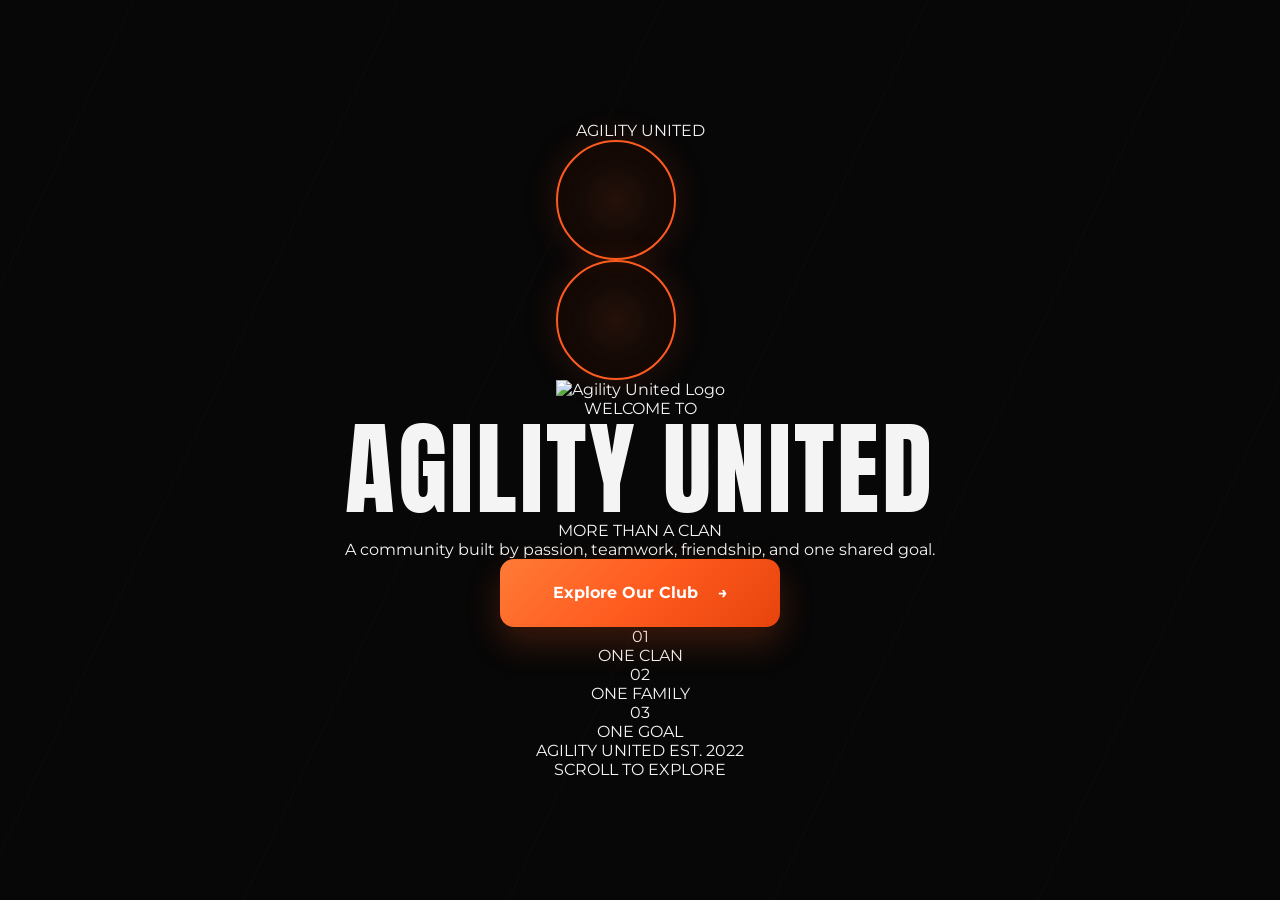
==== commit 3308f40f: "Update index.html" ====
--- a/index.html
+++ b/index.html
@@ -10,20 +10,24 @@
         content="width=device-width, initial-scale=1.0"
     >
 
-    <title>Agility United</title>
+    <title>Agility United | More Than A Clan</title>
 
 
     <!-- GOOGLE FONT -->
 
-    <link rel="preconnect"
-          href="https://fonts.googleapis.com">
-
-    <link rel="preconnect"
-          href="https://fonts.gstatic.com"
-          crossorigin>
-
-    <link
-        href="https://fonts.googleapis.com/css2?family=Anton&family=Montserrat:wght@400;500;600;700;800;900&display=swap"
+    <link
+        rel="preconnect"
+        href="https://fonts.googleapis.com"
+    >
+
+    <link
+        rel="preconnect"
+        href="https://fonts.gstatic.com"
+        crossorigin
+    >
+
+    <link
+        href="https://fonts.googleapis.com/css2?family=Anton&family=Montserrat:wght@400;500;600;700;800&display=swap"
         rel="stylesheet"
     >
 
@@ -41,78 +45,114 @@
 <body>
 
 
-    <!-- BACKGROUND -->
+    <!-- =========================================
+         BACKGROUND
+    ========================================== -->
+
+    <div class="background-grid"></div>
 
     <div class="background-lines"></div>
 
-    <div class="orange-glow glow-top"></div>
-
-    <div class="orange-glow glow-bottom"></div>
-
-
-    <!-- HERO -->
+    <div class="orange-glow glow-one"></div>
+
+    <div class="orange-glow glow-two"></div>
+
+
+    <!-- =========================================
+         MAIN HERO
+    ========================================== -->
 
     <main class="hero">
 
 
-        <!-- LOGO -->
-
-        <div class="logo-wrapper">
-
-            <div class="logo-ring">
-
-                <img
-                    src="assets/logo.png"
-                    alt="Agility United Logo"
-                    class="logo"
-                >
+        <!-- TOP BRAND -->
+
+        <div class="top-brand">
+
+            <span class="brand-dot"></span>
+
+            AGILITY UNITED
+
+        </div>
+
+
+        <!-- HERO CONTENT -->
+
+        <section class="hero-content">
+
+
+            <!-- LOGO -->
+
+            <div class="logo-area">
+
+                <div class="logo-ring ring-one"></div>
+
+                <div class="logo-ring ring-two"></div>
+
+
+                <div class="logo-box">
+
+                    <img
+                        src="assets/logo.png"
+                        alt="Agility United Logo"
+                    >
+
+                </div>
 
             </div>
 
-        </div>
-
-
-        <!-- TITLE -->
-
-        <div class="hero-content">
-
-
-            <div class="title-wrapper">
-
-                <h1>
-
-                    <span class="title-agility">
-                        AGILITY
-                    </span>
-
-                    <span class="title-united">
-                        UNITED
-                    </span>
-
-                </h1>
+
+            <!-- SMALL TEXT -->
+
+            <p class="welcome-text">
+
+                WELCOME TO
+
+            </p>
+
+
+            <!-- TITLE -->
+
+            <h1>
+
+                <span class="title-white">
+
+                    AGILITY
+
+                </span>
+
+                <span class="title-orange">
+
+                    UNITED
+
+                </span>
+
+            </h1>
+
+
+            <!-- SLOGAN -->
+
+            <div class="slogan-container">
+
+                <span class="line"></span>
+
+                <p>
+
+                    MORE THAN A CLAN
+
+                </p>
+
+                <span class="line"></span>
 
             </div>
 
 
-            <!-- SLOGAN -->
-
-            <p class="slogan">
-
-                MORE THAN A CLAN
-
-            </p>
-
-
-            <!-- ORANGE LINE -->
-
-            <div class="accent-line"></div>
-
-
             <!-- DESCRIPTION -->
 
-            <p class="hero-description">
-
-                One Clan. One Family. One Goal.
+            <p class="description">
+
+                A community built by passion, teamwork,
+                friendship, and one shared goal.
 
             </p>
 
@@ -124,27 +164,112 @@
                 class="explore-button"
             >
 
-                <span>
+                <span class="button-text">
+
                     Explore Our Club
-                </span>
-
-                <span class="arrow">
+
+                </span>
+
+
+                <span class="button-icon">
+
                     →
+
                 </span>
 
             </a>
 
 
+            <!-- BOTTOM INFO -->
+
+            <div class="club-values">
+
+
+                <div class="value">
+
+                    <span class="value-number">
+
+                        01
+
+                    </span>
+
+                    <p>
+
+                        ONE CLAN
+
+                    </p>
+
+                </div>
+
+
+                <div class="value-divider"></div>
+
+
+                <div class="value">
+
+                    <span class="value-number">
+
+                        02
+
+                    </span>
+
+                    <p>
+
+                        ONE FAMILY
+
+                    </p>
+
+                </div>
+
+
+                <div class="value-divider"></div>
+
+
+                <div class="value">
+
+                    <span class="value-number">
+
+                        03
+
+                    </span>
+
+                    <p>
+
+                        ONE GOAL
+
+                    </p>
+
+                </div>
+
+
+            </div>
+
+
+        </section>
+
+
+        <!-- SIDE TEXT -->
+
+        <div class="side-text">
+
+            AGILITY UNITED
+            <span></span>
+            EST. 2022
+
         </div>
 
 
-        <!-- SCROLL TEXT -->
-
-        <div class="scroll-text">
-
-            <span></span>
-
-            EXPLORE AGILITY UNITED
+        <!-- BOTTOM SCROLL -->
+
+        <div class="scroll-down">
+
+            <span class="scroll-line"></span>
+
+            <p>
+
+                SCROLL TO EXPLORE
+
+            </p>
 
         </div>
 
--- a/index.css
+++ b/index.css
@@ -5,7 +5,6 @@
 * {
 
     margin: 0;
-
     padding: 0;
 
     box-sizing: border-box;
@@ -14,22 +13,22 @@
 
 
 /* =========================================
-   ROOT COLOR
+   ROOT
 ========================================= */
 
 :root {
 
-    --orange: #ff5a1f;
-
-    --orange-light: #ff7a3d;
-
-    --orange-dark: #b93208;
+    --orange: #ff5b1f;
+
+    --orange-light: #ff7a36;
+
+    --orange-dark: #c93b08;
 
     --black: #070707;
 
-    --dark: #0c0c0c;
-
-    --white: #f5f5f5;
+    --dark: #0d0d0f;
+
+    --white: #f4f4f4;
 
     --gray: #9b9b9b;
 
@@ -42,442 +41,554 @@
 
 body {
 
+    min-height: 100vh;
+
+    background: var(--black);
+
+    color: var(--white);
+
+    font-family: "Montserrat", sans-serif;
+
+    overflow-x: hidden;
+
+}
+
+
+/* =========================================
+   BACKGROUND LINES
+========================================= */
+
+.background-lines {
+
+    position: fixed;
+
+    inset: 0;
+
+    z-index: 0;
+
+    pointer-events: none;
+
+    opacity: 0.45;
+
+    background:
+
+        repeating-linear-gradient(
+
+            115deg,
+
+            transparent 0px,
+
+            transparent 120px,
+
+            rgba(255, 91, 31, 0.10) 121px,
+
+            transparent 122px,
+
+            transparent 240px
+
+        );
+
+}
+
+
+/* =========================================
+   GLOW
+========================================= */
+
+.orange-glow {
+
+    position: fixed;
+
+    border-radius: 50%;
+
+    pointer-events: none;
+
+    filter: blur(120px);
+
+    z-index: 0;
+
+}
+
+
+.glow-top {
+
+    width: 450px;
+
+    height: 450px;
+
+    background: rgba(255, 91, 31, 0.14);
+
+    top: -150px;
+
+    left: 50%;
+
+    transform: translateX(-50%);
+
+}
+
+
+.glow-bottom {
+
+    width: 500px;
+
+    height: 400px;
+
+    background: rgba(255, 91, 31, 0.10);
+
+    bottom: -250px;
+
+    left: 50%;
+
+    transform: translateX(-50%);
+
+}
+
+
+/* =========================================
+   HERO
+========================================= */
+
+.hero {
+
+    min-height: 100vh;
+
+    position: relative;
+
+    z-index: 2;
+
+    display: flex;
+
+    flex-direction: column;
+
+    align-items: center;
+
+    justify-content: center;
+
+    text-align: center;
+
+    padding: 50px 20px;
+
+}
+
+
+/* =========================================
+   LOGO
+========================================= */
+
+.logo-wrapper {
+
+    margin-bottom: 35px;
+
+    animation:
+
+        logoAppear 1.2s ease forwards;
+
+}
+
+
+.logo-ring {
+
+    width: 120px;
+
+    height: 120px;
+
+    display: flex;
+
+    align-items: center;
+
+    justify-content: center;
+
+    border-radius: 50%;
+
+    border: 2px solid var(--orange);
+
+    background:
+
+        radial-gradient(
+
+            circle,
+
+            rgba(255, 91, 31, 0.12),
+
+            rgba(0, 0, 0, 0.6)
+
+        );
+
+    box-shadow:
+
+        0 0 35px rgba(255, 91, 31, 0.15),
+
+        inset 0 0 20px rgba(255, 91, 31, 0.08);
+
+    animation:
+
+        floating 4s ease-in-out infinite;
+
+}
+
+
+.logo {
+
+    width: 75px;
+
+    height: 75px;
+
+    object-fit: contain;
+
+}
+
+
+/* =========================================
+   HERO CONTENT
+========================================= */
+
+.hero-content {
+
+    display: flex;
+
+    flex-direction: column;
+
+    align-items: center;
+
+}
+
+
+/* =========================================
+   TITLE
+========================================= */
+
+.title-wrapper {
+
+    opacity: 0;
+
+    animation:
+
+        titleAppear 1s ease forwards;
+
+    animation-delay: 0.3s;
+
+}
+
+
+.hero h1 {
+
+    display: flex;
+
+    align-items: center;
+
+    justify-content: center;
+
+    gap: 25px;
+
+    font-family: "Anton", sans-serif;
+
+    font-size: clamp(60px, 8vw, 115px);
+
+    font-weight: 400;
+
+    letter-spacing: 3px;
+
+    line-height: 1;
+
+}
+
+
+.title-agility {
+
+    color: var(--white);
+
+}
+
+
+.title-united {
+
+    color: var(--orange);
+
+    text-shadow:
+
+        0 0 30px rgba(255, 91, 31, 0.25);
+
+}
+
+
+/* =========================================
+   SLOGAN
+========================================= */
+
+.slogan {
+
+    margin-top: 25px;
+
+    color: #b0b0b0;
+
+    font-size: 13px;
+
+    font-weight: 600;
+
+    letter-spacing: 9px;
+
+    opacity: 0;
+
+    animation:
+
+        fadeUp 0.8s ease forwards;
+
+    animation-delay: 0.7s;
+
+}
+
+
+/* =========================================
+   ACCENT LINE
+========================================= */
+
+.accent-line {
+
+    width: 90px;
+
+    height: 3px;
+
+    margin: 30px auto;
+
+    background:
+
+        linear-gradient(
+
+            90deg,
+
+            transparent,
+
+            var(--orange),
+
+            var(--orange-light),
+
+            transparent
+
+        );
+
+    box-shadow:
+
+        0 0 15px rgba(255, 91, 31, 0.7);
+
+    opacity: 0;
+
+    animation:
+
+        fadeUp 0.8s ease forwards;
+
+    animation-delay: 0.9s;
+
+}
+
+
+/* =========================================
+   DESCRIPTION
+========================================= */
+
+.hero-description {
+
+    color: #777;
+
+    font-size: 11px;
+
+    letter-spacing: 3px;
+
+    margin-bottom: 35px;
+
+    text-transform: uppercase;
+
+    opacity: 0;
+
+    animation:
+
+        fadeUp 0.8s ease forwards;
+
+    animation-delay: 1s;
+
+}
+
+
+/* =========================================
+   BUTTON
+========================================= */
+
+.explore-button {
+
+    position: relative;
+
+    width: 280px;
+
+    height: 68px;
+
+    display: flex;
+
+    align-items: center;
+
+    justify-content: center;
+
+    gap: 20px;
+
+    overflow: hidden;
+
+    text-decoration: none;
+
+    color: white;
+
+    font-size: 16px;
+
+    font-weight: 700;
+
+    border-radius: 14px;
+
+    background:
+
+        linear-gradient(
+
+            135deg,
+
+            var(--orange-light),
+
+            var(--orange),
+
+            #e7440d
+
+        );
+
+    box-shadow:
+
+        0 15px 35px rgba(255, 91, 31, 0.22);
+
+    transition:
+
+        transform 0.3s ease,
+
+        box-shadow 0.3s ease;
+
+    opacity: 0;
+
+    animation:
+
+        buttonAppear 0.8s ease forwards;
+
+    animation-delay: 1.2s;
+
+}
+
+
+/* BUTTON SHINE */
+
+.explore-button::before {
+
+    content: "";
+
+    position: absolute;
+
+    top: 0;
+
+    left: -120%;
+
     width: 100%;
 
-    min-height: 100vh;
-
-    background: var(--black);
-
-    color: var(--white);
-
-    font-family: 'Montserrat', sans-serif;
-
-    overflow: hidden;
-
-}
-
-
-/* =========================================
-   BACKGROUND
-========================================= */
-
-.background-lines {
-
-    position: fixed;
-
-    inset: 0;
-
-    pointer-events: none;
-
-    opacity: 0.5;
+    height: 100%;
 
     background:
 
-        repeating-linear-gradient(
-
-            115deg,
-
-            transparent 0px,
-
-            transparent 90px,
-
-            rgba(255, 90, 31, 0.12) 91px,
-
-            transparent 92px,
-
-            transparent 180px
+        linear-gradient(
+
+            90deg,
+
+            transparent,
+
+            rgba(255,255,255,0.20),
+
+            transparent
 
         );
 
-}
-
-
-/* =========================================
-   ORANGE GLOW
-========================================= */
-
-.background-glow {
-
-    position: fixed;
-
-    border-radius: 50%;
-
-    pointer-events: none;
-
-    filter: blur(100px);
-
-    opacity: 0.15;
-
-}
-
-
-.glow-one {
-
-    width: 450px;
-
-    height: 450px;
+    transition: 0.7s;
+
+}
+
+
+.explore-button:hover::before {
+
+    left: 120%;
+
+}
+
+
+.explore-button:hover {
+
+    transform:
+
+        translateY(-5px);
+
+    box-shadow:
+
+        0 20px 45px rgba(255, 91, 31, 0.40);
+
+}
+
+
+.arrow {
+
+    font-size: 23px;
+
+    transition: 0.3s;
+
+}
+
+
+.explore-button:hover .arrow {
+
+    transform:
+
+        translateX(7px);
+
+}
+
+
+/* =========================================
+   SCROLL TEXT
+========================================= */
+
+.scroll-text {
+
+    position: absolute;
+
+    bottom: 30px;
+
+    display: flex;
+
+    align-items: center;
+
+    gap: 12px;
+
+    color: #555;
+
+    font-size: 8px;
+
+    letter-spacing: 4px;
+
+    animation:
+
+        fadeUp 1s ease forwards;
+
+    animation-delay: 1.5s;
+
+    opacity: 0;
+
+}
+
+
+.scroll-text span {
+
+    width: 30px;
+
+    height: 1px;
 
     background: var(--orange);
 
-    top: 5%;
-
-    left: 50%;
-
-    transform: translateX(-50%);
-
-}
-
-
-.glow-two {
-
-    width: 350px;
-
-    height: 350px;
-
-    background: var(--orange-dark);
-
-    bottom: -100px;
-
-    left: 50%;
-
-    transform: translateX(-50%);
-
-}
-
-
-/* =========================================
-   HERO
-========================================= */
-
-.hero {
-
-    width: 100%;
-
-    min-height: 100vh;
-
-    position: relative;
-
-    z-index: 2;
-
-    display: flex;
-
-    flex-direction: column;
-
-    align-items: center;
-
-    justify-content: center;
-
-    text-align: center;
-
-    padding: 40px 20px;
-
-}
-
-
-/* =========================================
-   LOGO
-========================================= */
-
-.logo-container {
-
-    margin-bottom: 35px;
-
-}
-
-
-.logo-circle {
-
-    width: 135px;
-
-    height: 135px;
-
-    display: flex;
-
-    align-items: center;
-
-    justify-content: center;
-
-    border-radius: 50%;
-
-    border: 2px solid var(--orange);
-
-    background:
-
-        radial-gradient(
-
-            circle,
-
-            rgba(255, 90, 31, 0.08),
-
-            rgba(0, 0, 0, 0.4)
-
-        );
-
-    box-shadow:
-
-        0 0 30px rgba(255, 90, 31, 0.15),
-
-        inset 0 0 20px rgba(255, 90, 31, 0.08);
-
-    animation: logoFloat 4s ease-in-out infinite;
-
-}
-
-
-.agility-logo {
-
-    width: 82px;
-
-    height: 82px;
-
-    object-fit: contain;
-
-}
-
-
-/* =========================================
-   TITLE
-========================================= */
-
-.hero-title h1 {
-
-    font-family: 'Anton', sans-serif;
-
-    font-size: clamp(58px, 9vw, 130px);
-
-    font-weight: 400;
-
-    letter-spacing: 4px;
-
-    line-height: 1;
-
-    display: flex;
-
-    gap: 25px;
-
-    justify-content: center;
-
-}
-
-
-.agility {
-
-    color: var(--white);
-
-    text-shadow:
-
-        0 5px 20px rgba(255,255,255,0.05);
-
-}
-
-
-.united {
-
-    color: var(--orange);
-
-    text-shadow:
-
-        0 0 30px rgba(255, 90, 31, 0.2);
-
-}
-
-
-/* =========================================
-   SLOGAN
-========================================= */
-
-.slogan {
-
-    margin-top: 28px;
-
-    color: #a9a9a9;
-
-    font-size: 15px;
-
-    font-weight: 600;
-
-    letter-spacing: 12px;
-
-}
-
-
-/* =========================================
-   TITLE LINE
-========================================= */
-
-.title-line {
-
-    width: 110px;
-
-    height: 3px;
-
-    margin: 45px auto;
-
-    background: linear-gradient(
-
-        90deg,
-
-        transparent,
-
-        var(--orange),
-
-        var(--orange-light),
-
-        var(--orange),
-
-        transparent
-
-    );
-
-    box-shadow:
-
-        0 0 15px rgba(255, 90, 31, 0.6);
-
-}
-
-
-/* =========================================
-   EXPLORE BUTTON
-========================================= */
-
-.explore-button {
-
-    width: 310px;
-
-    min-height: 78px;
-
-    display: flex;
-
-    align-items: center;
-
-    justify-content: center;
-
-    gap: 18px;
-
-    position: relative;
-
-    overflow: hidden;
-
-    text-decoration: none;
-
-    color: white;
-
-    font-size: 18px;
-
-    font-weight: 700;
-
-    border-radius: 18px;
-
-    background:
-
-        linear-gradient(
-
-            135deg,
-
-            #ff6a20,
-
-            #f0440c
-
-        );
-
-    box-shadow:
-
-        0 12px 35px rgba(255, 90, 31, 0.22);
-
-    transition:
-
-        transform 0.3s ease,
-
-        box-shadow 0.3s ease;
-
-}
-
-
-/* BUTTON EFFECT */
-
-.explore-button::before {
-
-    content: "";
-
-    position: absolute;
-
-    width: 120%;
-
-    height: 100%;
-
-    top: 0;
-
-    left: -130%;
-
-    background:
-
-        linear-gradient(
-
-            90deg,
-
-            transparent,
-
-            rgba(255,255,255,0.18),
-
-            transparent
-
-        );
-
-    transition: 0.6s;
-
-}
-
-
-.explore-button:hover::before {
-
-    left: 130%;
-
-}
-
-
-.explore-button:hover {
-
-    transform: translateY(-5px);
-
-    box-shadow:
-
-        0 20px 45px rgba(255, 90, 31, 0.4);
-
-}
-
-
-.button-arrow {
-
-    font-size: 25px;
-
-    transition: 0.3s;
-
-}
-
-
-.explore-button:hover .button-arrow {
-
-    transform: translateX(7px);
-
-}
-
-
-/* =========================================
-   HERO FOOTER
-========================================= */
-
-.hero-footer {
-
-    position: absolute;
-
-    bottom: 35px;
-
-    color: #666;
-
-    font-size: 9px;
-
-    letter-spacing: 5px;
-
 }
 
 
@@ -485,23 +596,120 @@
    ANIMATION
 ========================================= */
 
-@keyframes logoFloat {
+@keyframes floating {
 
     0% {
 
-        transform: translateY(0);
+        transform:
+            translateY(0);
 
     }
 
     50% {
 
-        transform: translateY(-8px);
+        transform:
+            translateY(-10px);
 
     }
 
     100% {
 
-        transform: translateY(0);
+        transform:
+            translateY(0);
+
+    }
+
+}
+
+
+@keyframes logoAppear {
+
+    from {
+
+        opacity: 0;
+
+        transform:
+            scale(0.6);
+
+    }
+
+    to {
+
+        opacity: 1;
+
+        transform:
+            scale(1);
+
+    }
+
+}
+
+
+@keyframes titleAppear {
+
+    from {
+
+        opacity: 0;
+
+        transform:
+            translateY(35px);
+
+    }
+
+    to {
+
+        opacity: 1;
+
+        transform:
+            translateY(0);
+
+    }
+
+}
+
+
+@keyframes fadeUp {
+
+    from {
+
+        opacity: 0;
+
+        transform:
+            translateY(20px);
+
+    }
+
+    to {
+
+        opacity: 1;
+
+        transform:
+            translateY(0);
+
+    }
+
+}
+
+
+@keyframes buttonAppear {
+
+    from {
+
+        opacity: 0;
+
+        transform:
+            translateY(25px)
+            scale(0.95);
+
+    }
+
+    to {
+
+        opacity: 1;
+
+        transform:
+            translateY(0)
+            scale(1);
 
     }
 
@@ -515,155 +723,131 @@
 @media screen and (max-width: 768px) {
 
 
-    .logo-circle {
-
-        width: 110px;
-
-        height: 110px;
-
-    }
-
-
-    .agility-logo {
-
-        width: 68px;
-
-        height: 68px;
-
-    }
-
-
-    .hero-title h1 {
-
-        gap: 12px;
+    .logo-ring {
+
+        width: 105px;
+
+        height: 105px;
+
+    }
+
+
+    .logo {
+
+        width: 65px;
+
+        height: 65px;
+
+    }
+
+
+    .hero h1 {
+
+        gap: 15px;
+
+        font-size: 70px;
+
+    }
+
+
+    .slogan {
+
+        font-size: 10px;
+
+        letter-spacing: 6px;
+
+    }
+
+}
+
+
+/* =========================================
+   MOBILE
+========================================= */
+
+@media screen and (max-width: 480px) {
+
+
+    .hero {
+
+        padding: 30px 15px;
+
+    }
+
+
+    .logo-wrapper {
+
+        margin-bottom: 30px;
+
+    }
+
+
+    .logo-ring {
+
+        width: 90px;
+
+        height: 90px;
+
+    }
+
+
+    .logo {
+
+        width: 55px;
+
+        height: 55px;
+
+    }
+
+
+    .hero h1 {
+
+        flex-direction: column;
+
+        gap: 0;
+
+        font-size: 58px;
+
+    }
+
+
+    .slogan {
+
+        margin-top: 20px;
+
+        font-size: 8px;
+
+        letter-spacing: 4px;
+
+    }
+
+
+    .hero-description {
+
+        font-size: 8px;
 
         letter-spacing: 2px;
 
     }
 
 
-    .slogan {
-
-        font-size: 11px;
-
-        letter-spacing: 7px;
-
-    }
-
-
-    .title-line {
-
-        margin: 35px auto;
-
-    }
-
-
     .explore-button {
 
-        width: 280px;
-
-        min-height: 70px;
-
-        font-size: 16px;
-
-        border-radius: 16px;
-
-    }
-
-}
-
-
-/* =========================================
-   MOBILE
-========================================= */
-
-@media screen and (max-width: 480px) {
-
-
-    .hero {
-
-        padding: 30px 15px;
-
-    }
-
-
-    .logo-container {
-
-        margin-bottom: 30px;
-
-    }
-
-
-    .logo-circle {
-
-        width: 95px;
-
-        height: 95px;
-
-    }
-
-
-    .agility-logo {
-
-        width: 58px;
-
-        height: 58px;
-
-    }
-
-
-    .hero-title h1 {
-
-        flex-direction: column;
-
-        gap: 5px;
-
-        font-size: 58px;
-
-    }
-
-
-    .slogan {
-
-        margin-top: 20px;
-
-        font-size: 9px;
-
-        letter-spacing: 5px;
-
-    }
-
-
-    .title-line {
-
-        width: 80px;
-
-        margin: 30px auto;
-
-    }
-
-
-    .explore-button {
-
-        width: 260px;
-
-        min-height: 65px;
-
-        border-radius: 15px;
-
-        font-size: 15px;
-
-    }
-
-
-    .hero-footer {
-
-        bottom: 20px;
-
-        font-size: 7px;
-
-        letter-spacing: 3px;
-
-    }
-
-}
+        width: 250px;
+
+        height: 62px;
+
+        font-size: 14px;
+
+    }
+
+
+    .scroll-text {
+
+        font-size: 6px;
+
+        letter-spacing: 2px;
+
+    }
+
+}
